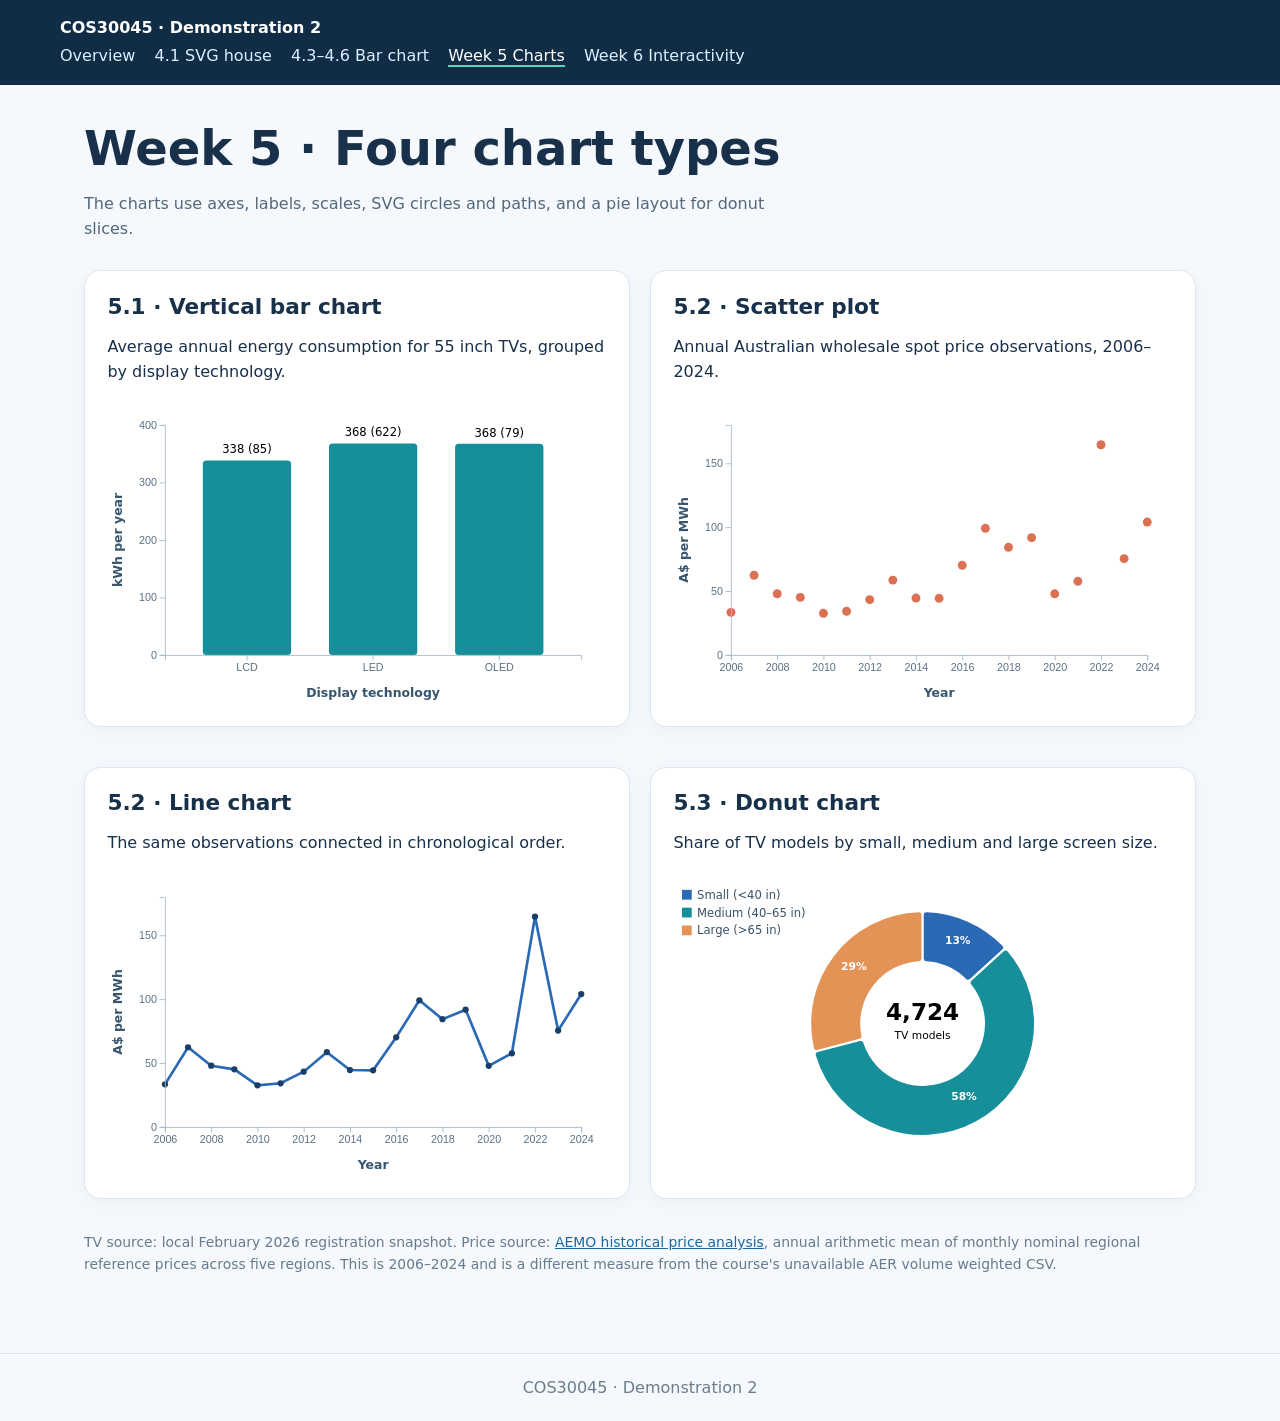
==== week5/index.html @ 499e1269 "Build Demonstration 2 data visualisation exercises" ====
<!doctype html><html lang="en"><head><meta charset="utf-8"><meta name="viewport" content="width=device-width,initial-scale=1"><title>Week 5 · Multi-chart page</title><link rel="stylesheet" href="../assets/site.css"></head><body><header><strong>COS30045 · Demonstration 2</strong><nav aria-label="Exercises"><a href="../index.html">Overview</a><a href="../week4/house.html">4.1 SVG house</a><a href="../week4/bar.html">4.3–4.6 Bar chart</a><a href="index.html" aria-current="page">Week 5 Charts</a><a href="../week6/index.html">Week 6 Interactivity</a></nav></header><main><h1>Week 5 · Four chart types</h1><p class="lede">The charts use axes, labels, scales, SVG circles and paths, and a pie layout for donut slices.</p><div class="grid"><article class="card"><h2>5.1 · Vertical bar chart</h2><p>Average annual energy consumption for 55 inch TVs, grouped by display technology.</p><div id="vertical-bars" class="responsive-svg-container"></div></article><article class="card"><h2>5.2 · Scatter plot</h2><p>Annual Australian wholesale spot price observations, 2006–2024.</p><div id="spot-scatter" class="responsive-svg-container"></div></article><article class="card"><h2>5.2 · Line chart</h2><p>The same observations connected in chronological order.</p><div id="spot-line" class="responsive-svg-container"></div></article><article class="card"><h2>5.3 · Donut chart</h2><p>Share of TV models by small, medium and large screen size.</p><div id="donut" class="responsive-svg-container"></div></article></div><p class="note">TV source: local February 2026 registration snapshot. Price source: <a href="https://github.com/ZC-ANZ/aemo-historical-prices">AEMO historical price analysis</a>, annual arithmetic mean of monthly nominal regional reference prices across five regions. This is 2006–2024 and is a different measure from the course's unavailable AER volume weighted CSV.</p></main><footer>COS30045 · Demonstration 2</footer><script src="../assets/d3.v7.min.js"></script><script src="charts.js"></script></body></html>
---- assets/site.css ----
:root{font-family:system-ui,sans-serif;color:#18304a;background:#f5f8fc}*{box-sizing:border-box}body{margin:0}a{color:#1769a6}header{background:#112d46;color:#fff;padding:1.1rem max(1.5rem,calc((100vw - 1160px)/2))}header a{color:#dceeff;text-decoration:none}nav{display:flex;gap:1.2rem;flex-wrap:wrap;margin-top:.6rem}nav a[aria-current=page]{color:#fff;border-bottom:2px solid #53d4bd}main{max-width:1160px;margin:auto;padding:2rem 1.5rem 4rem}h1{font-size:clamp(2rem,4vw,3rem);margin:.2rem 0 .7rem}h2{font-size:1.35rem;margin:0 0 .7rem}p{line-height:1.55}.lede{color:#52687d;max-width:68ch;margin-bottom:1.8rem}.grid{display:grid;grid-template-columns:repeat(auto-fit,minmax(min(100%,460px),1fr));gap:1.25rem}.card{background:#fff;border:1px solid #dce6ef;border-radius:16px;padding:1.4rem;box-shadow:0 5px 20px #102d480a;margin-bottom:1.25rem}.responsive-svg-container{width:100%;max-width:1200px;margin:auto}.responsive-svg-container svg{width:100%;height:auto;display:block}.axis text{font-size:12px;fill:#5b7084}.axis path,.axis line{stroke:#a9bac8}.chart-label{font-size:14px;fill:#37556e;font-weight:600}.chart-title{font-size:19px;fill:#18304a;font-weight:700}.muted{color:#63798c}.pill-row{display:flex;gap:.55rem;flex-wrap:wrap;margin:1rem 0}.filter{border:1px solid #aac7d6;background:#f4fafb;color:#1b5268;border-radius:999px;padding:.55rem 1rem;font:inherit;cursor:pointer}.filter:hover,.filter:focus-visible{outline:2px solid #41b9a9}.filter.active{background:#116d74;color:#fff;border-color:#116d74}.note{font-size:.87rem;color:#667b8d}.error{color:#b42318;font-weight:600}footer{border-top:1px solid #dce6ef;color:#6b7d8d;padding:1.5rem;text-align:center}code{background:#e9f0f5;padding:.12rem .3rem;border-radius:4px}pre{overflow:auto}.source-list{padding-left:1.2rem;line-height:1.6}.house-figure{margin:0}.house-figure figcaption{margin-top:.7rem;color:#5a6d7f}img{max-width:100%;height:auto}.legend{font-size:13px;fill:#385268}
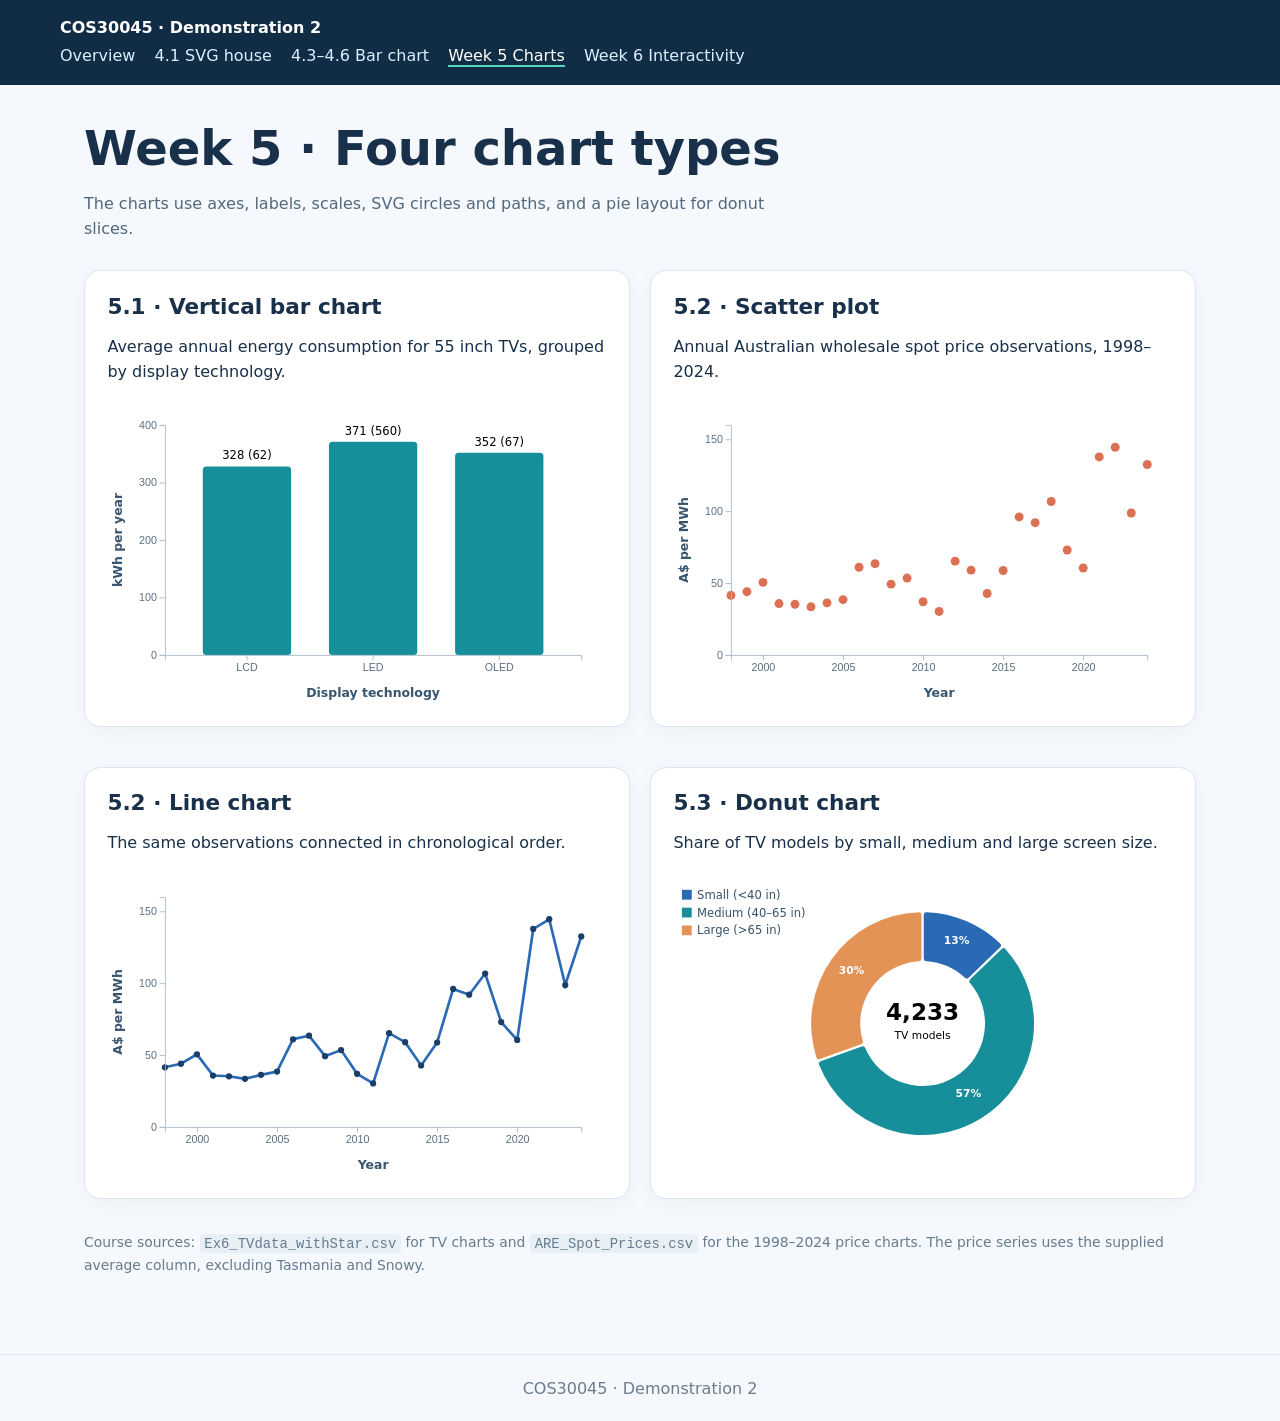
==== commit ef84e807: "Use supplied course datasets for all charts" ====
--- a/week5/index.html
+++ b/week5/index.html
@@ -1 +1 @@
-<!doctype html><html lang="en"><head><meta charset="utf-8"><meta name="viewport" content="width=device-width,initial-scale=1"><title>Week 5 · Multi-chart page</title><link rel="stylesheet" href="../assets/site.css"></head><body><header><strong>COS30045 · Demonstration 2</strong><nav aria-label="Exercises"><a href="../index.html">Overview</a><a href="../week4/house.html">4.1 SVG house</a><a href="../week4/bar.html">4.3–4.6 Bar chart</a><a href="index.html" aria-current="page">Week 5 Charts</a><a href="../week6/index.html">Week 6 Interactivity</a></nav></header><main><h1>Week 5 · Four chart types</h1><p class="lede">The charts use axes, labels, scales, SVG circles and paths, and a pie layout for donut slices.</p><div class="grid"><article class="card"><h2>5.1 · Vertical bar chart</h2><p>Average annual energy consumption for 55 inch TVs, grouped by display technology.</p><div id="vertical-bars" class="responsive-svg-container"></div></article><article class="card"><h2>5.2 · Scatter plot</h2><p>Annual Australian wholesale spot price observations, 2006–2024.</p><div id="spot-scatter" class="responsive-svg-container"></div></article><article class="card"><h2>5.2 · Line chart</h2><p>The same observations connected in chronological order.</p><div id="spot-line" class="responsive-svg-container"></div></article><article class="card"><h2>5.3 · Donut chart</h2><p>Share of TV models by small, medium and large screen size.</p><div id="donut" class="responsive-svg-container"></div></article></div><p class="note">TV source: local February 2026 registration snapshot. Price source: <a href="https://github.com/ZC-ANZ/aemo-historical-prices">AEMO historical price analysis</a>, annual arithmetic mean of monthly nominal regional reference prices across five regions. This is 2006–2024 and is a different measure from the course's unavailable AER volume weighted CSV.</p></main><footer>COS30045 · Demonstration 2</footer><script src="../assets/d3.v7.min.js"></script><script src="charts.js"></script></body></html>
+<!doctype html><html lang="en"><head><meta charset="utf-8"><meta name="viewport" content="width=device-width,initial-scale=1"><title>Week 5 · Multi-chart page</title><link rel="stylesheet" href="../assets/site.css"></head><body><header><strong>COS30045 · Demonstration 2</strong><nav aria-label="Exercises"><a href="../index.html">Overview</a><a href="../week4/house.html">4.1 SVG house</a><a href="../week4/bar.html">4.3–4.6 Bar chart</a><a href="index.html" aria-current="page">Week 5 Charts</a><a href="../week6/index.html">Week 6 Interactivity</a></nav></header><main><h1>Week 5 · Four chart types</h1><p class="lede">The charts use axes, labels, scales, SVG circles and paths, and a pie layout for donut slices.</p><div class="grid"><article class="card"><h2>5.1 · Vertical bar chart</h2><p>Average annual energy consumption for 55 inch TVs, grouped by display technology.</p><div id="vertical-bars" class="responsive-svg-container"></div></article><article class="card"><h2>5.2 · Scatter plot</h2><p>Annual Australian wholesale spot price observations, 1998–2024.</p><div id="spot-scatter" class="responsive-svg-container"></div></article><article class="card"><h2>5.2 · Line chart</h2><p>The same observations connected in chronological order.</p><div id="spot-line" class="responsive-svg-container"></div></article><article class="card"><h2>5.3 · Donut chart</h2><p>Share of TV models by small, medium and large screen size.</p><div id="donut" class="responsive-svg-container"></div></article></div><p class="note">Course sources: <code>Ex6_TVdata_withStar.csv</code> for TV charts and <code>ARE_Spot_Prices.csv</code> for the 1998–2024 price charts. The price series uses the supplied average column, excluding Tasmania and Snowy.</p></main><footer>COS30045 · Demonstration 2</footer><script src="../assets/d3.v7.min.js"></script><script src="charts.js"></script></body></html>
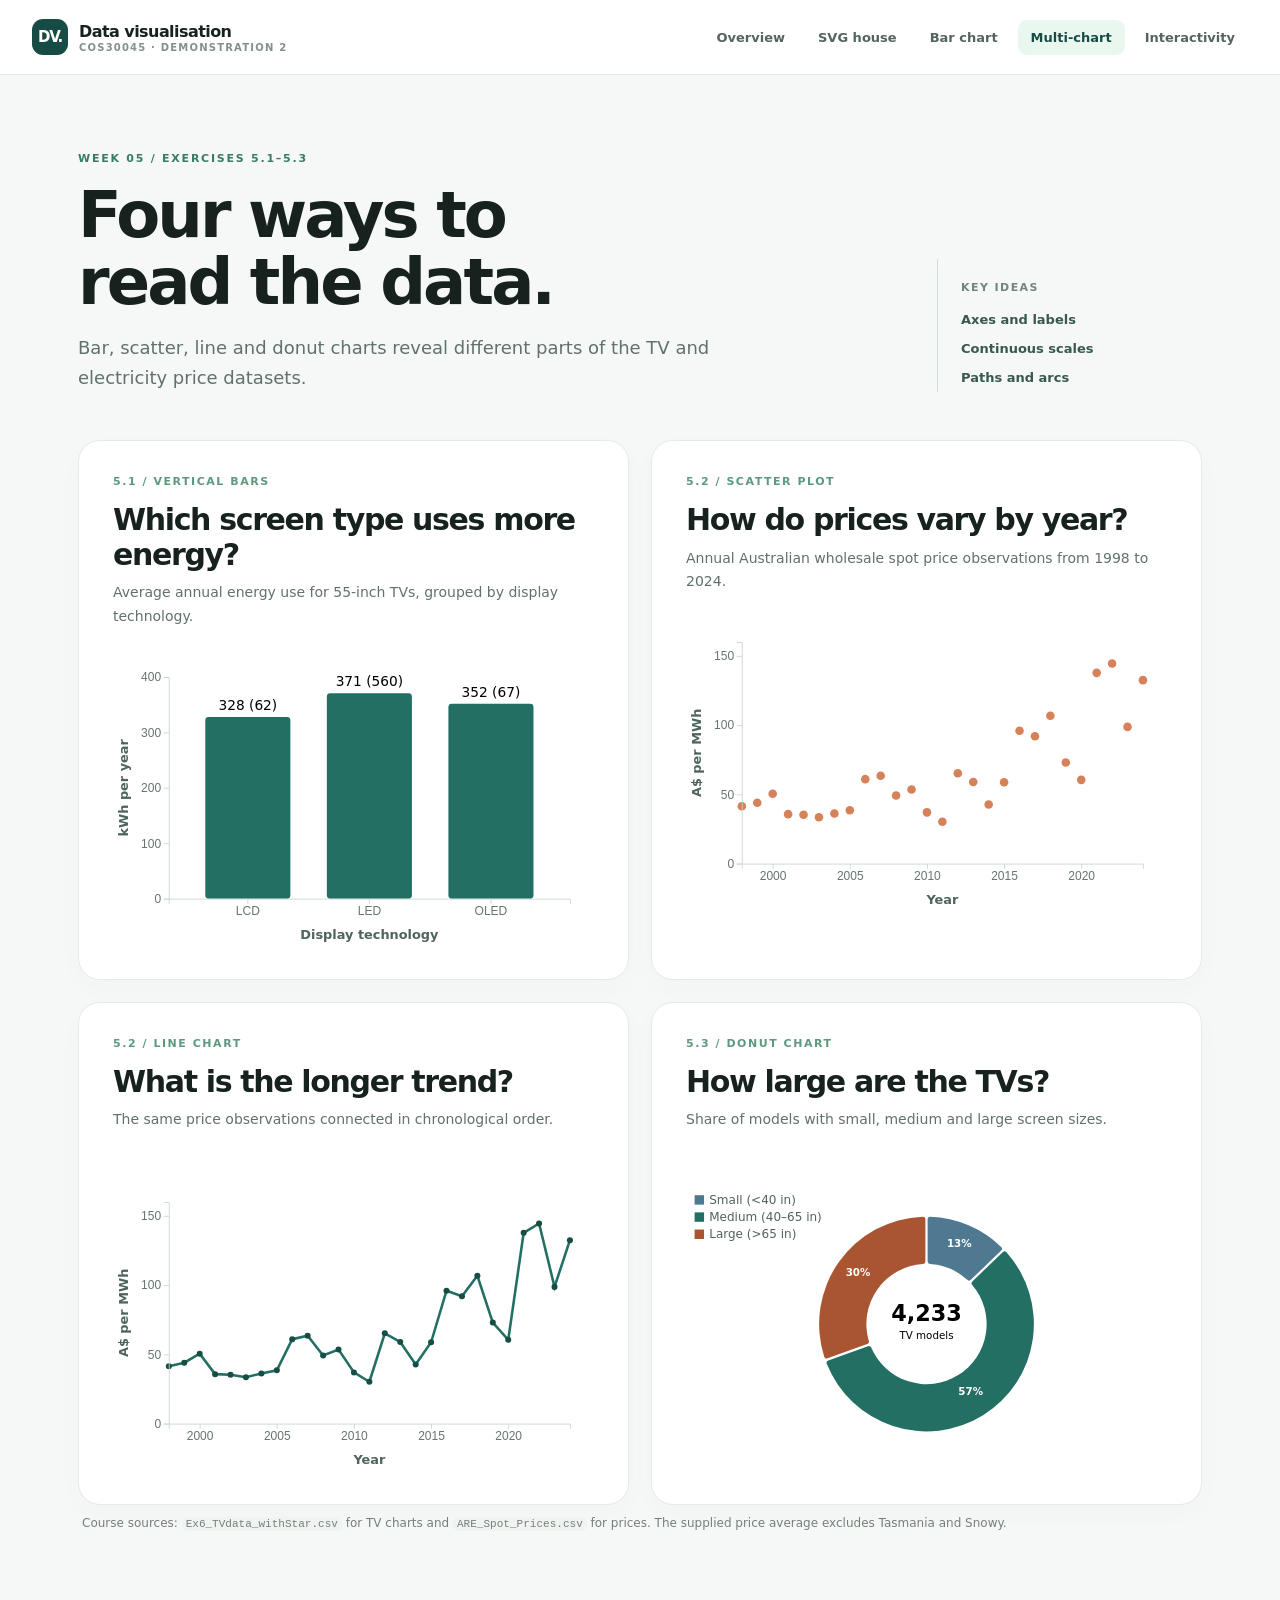
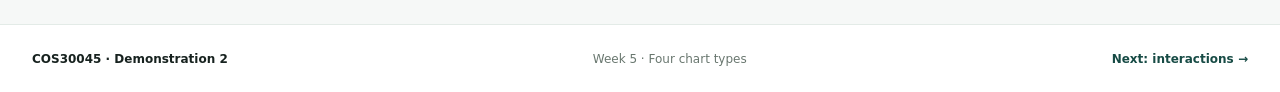
==== commit ed09d806: "Redesign exercise site with clear mint layout" ====
--- a/week5/index.html
+++ b/week5/index.html
@@ -1 +1,31 @@
-<!doctype html><html lang="en"><head><meta charset="utf-8"><meta name="viewport" content="width=device-width,initial-scale=1"><title>Week 5 · Multi-chart page</title><link rel="stylesheet" href="../assets/site.css"></head><body><header><strong>COS30045 · Demonstration 2</strong><nav aria-label="Exercises"><a href="../index.html">Overview</a><a href="../week4/house.html">4.1 SVG house</a><a href="../week4/bar.html">4.3–4.6 Bar chart</a><a href="index.html" aria-current="page">Week 5 Charts</a><a href="../week6/index.html">Week 6 Interactivity</a></nav></header><main><h1>Week 5 · Four chart types</h1><p class="lede">The charts use axes, labels, scales, SVG circles and paths, and a pie layout for donut slices.</p><div class="grid"><article class="card"><h2>5.1 · Vertical bar chart</h2><p>Average annual energy consumption for 55 inch TVs, grouped by display technology.</p><div id="vertical-bars" class="responsive-svg-container"></div></article><article class="card"><h2>5.2 · Scatter plot</h2><p>Annual Australian wholesale spot price observations, 1998–2024.</p><div id="spot-scatter" class="responsive-svg-container"></div></article><article class="card"><h2>5.2 · Line chart</h2><p>The same observations connected in chronological order.</p><div id="spot-line" class="responsive-svg-container"></div></article><article class="card"><h2>5.3 · Donut chart</h2><p>Share of TV models by small, medium and large screen size.</p><div id="donut" class="responsive-svg-container"></div></article></div><p class="note">Course sources: <code>Ex6_TVdata_withStar.csv</code> for TV charts and <code>ARE_Spot_Prices.csv</code> for the 1998–2024 price charts. The price series uses the supplied average column, excluding Tasmania and Snowy.</p></main><footer>COS30045 · Demonstration 2</footer><script src="../assets/d3.v7.min.js"></script><script src="charts.js"></script></body></html>
+<!doctype html>
+<html lang="en">
+<head>
+  <meta charset="utf-8">
+  <meta name="viewport" content="width=device-width, initial-scale=1">
+  <title>Four Chart Types · COS30045</title>
+  <link rel="stylesheet" href="../assets/site.css">
+</head>
+<body>
+  <header class="site-header"><div class="nav-shell">
+    <a class="brand" href="../index.html" aria-label="Data Visualisation home"><span class="brand-mark">DV.</span><span>Data visualisation<small>COS30045 · Demonstration 2</small></span></a>
+    <nav class="site-nav" aria-label="Exercises"><a href="../index.html">Overview</a><a href="../week4/house.html">SVG house</a><a href="../week4/bar.html">Bar chart</a><a href="index.html" aria-current="page">Multi-chart</a><a href="../week6/index.html">Interactivity</a></nav>
+  </div></header>
+  <main>
+    <section class="page-intro">
+      <div><span class="eyebrow">WEEK 05 / EXERCISES 5.1–5.3</span><h1>Four ways to<br>read the data.</h1><p class="lede">Bar, scatter, line and donut charts reveal different parts of the TV and electricity price datasets.</p></div>
+      <div class="intro-aside"><strong>Key ideas</strong><span>Axes and labels</span><span>Continuous scales</span><span>Paths and arcs</span></div>
+    </section>
+    <div class="chart-grid">
+      <article class="card chart-card"><span class="card-kicker">5.1 / VERTICAL BARS</span><h2>Which screen type uses more energy?</h2><p>Average annual energy use for 55-inch TVs, grouped by display technology.</p><div id="vertical-bars" class="responsive-svg-container"></div></article>
+      <article class="card chart-card"><span class="card-kicker">5.2 / SCATTER PLOT</span><h2>How do prices vary by year?</h2><p>Annual Australian wholesale spot price observations from 1998 to 2024.</p><div id="spot-scatter" class="responsive-svg-container"></div></article>
+      <article class="card chart-card"><span class="card-kicker">5.2 / LINE CHART</span><h2>What is the longer trend?</h2><p>The same price observations connected in chronological order.</p><div id="spot-line" class="responsive-svg-container"></div></article>
+      <article class="card chart-card"><span class="card-kicker">5.3 / DONUT CHART</span><h2>How large are the TVs?</h2><p>Share of models with small, medium and large screen sizes.</p><div id="donut" class="responsive-svg-container"></div></article>
+    </div>
+    <p class="note source-note">Course sources: <code>Ex6_TVdata_withStar.csv</code> for TV charts and <code>ARE_Spot_Prices.csv</code> for prices. The supplied price average excludes Tasmania and Snowy.</p>
+  </main>
+  <footer class="site-footer"><div class="footer-shell"><strong>COS30045 · Demonstration 2</strong><span>Week 5 · Four chart types</span><a href="../week6/index.html">Next: interactions →</a></div></footer>
+  <script src="../assets/d3.v7.min.js"></script>
+  <script src="charts.js"></script>
+</body>
+</html>
--- a/assets/site.css
+++ b/assets/site.css
@@ -1 +1,186 @@
-:root{font-family:system-ui,sans-serif;color:#18304a;background:#f5f8fc}*{box-sizing:border-box}body{margin:0}a{color:#1769a6}header{background:#112d46;color:#fff;padding:1.1rem max(1.5rem,calc((100vw - 1160px)/2))}header a{color:#dceeff;text-decoration:none}nav{display:flex;gap:1.2rem;flex-wrap:wrap;margin-top:.6rem}nav a[aria-current=page]{color:#fff;border-bottom:2px solid #53d4bd}main{max-width:1160px;margin:auto;padding:2rem 1.5rem 4rem}h1{font-size:clamp(2rem,4vw,3rem);margin:.2rem 0 .7rem}h2{font-size:1.35rem;margin:0 0 .7rem}p{line-height:1.55}.lede{color:#52687d;max-width:68ch;margin-bottom:1.8rem}.grid{display:grid;grid-template-columns:repeat(auto-fit,minmax(min(100%,460px),1fr));gap:1.25rem}.card{background:#fff;border:1px solid #dce6ef;border-radius:16px;padding:1.4rem;box-shadow:0 5px 20px #102d480a;margin-bottom:1.25rem}.responsive-svg-container{width:100%;max-width:1200px;margin:auto}.responsive-svg-container svg{width:100%;height:auto;display:block}.axis text{font-size:12px;fill:#5b7084}.axis path,.axis line{stroke:#a9bac8}.chart-label{font-size:14px;fill:#37556e;font-weight:600}.chart-title{font-size:19px;fill:#18304a;font-weight:700}.muted{color:#63798c}.pill-row{display:flex;gap:.55rem;flex-wrap:wrap;margin:1rem 0}.filter{border:1px solid #aac7d6;background:#f4fafb;color:#1b5268;border-radius:999px;padding:.55rem 1rem;font:inherit;cursor:pointer}.filter:hover,.filter:focus-visible{outline:2px solid #41b9a9}.filter.active{background:#116d74;color:#fff;border-color:#116d74}.note{font-size:.87rem;color:#667b8d}.error{color:#b42318;font-weight:600}footer{border-top:1px solid #dce6ef;color:#6b7d8d;padding:1.5rem;text-align:center}code{background:#e9f0f5;padding:.12rem .3rem;border-radius:4px}pre{overflow:auto}.source-list{padding-left:1.2rem;line-height:1.6}.house-figure{margin:0}.house-figure figcaption{margin-top:.7rem;color:#5a6d7f}img{max-width:100%;height:auto}.legend{font-size:13px;fill:#385268}
+:root {
+  --ink: #17221f;
+  --muted: #61716b;
+  --line: #e3ebe7;
+  --canvas: #f6f8f7;
+  --paper: #ffffff;
+  --mint: #d6f4e5;
+  --teal: #236f64;
+  --teal-dark: #174b45;
+  --orange: #d58159;
+  font-family: "Avenir Next", "Segoe UI", system-ui, sans-serif;
+  color: var(--ink);
+  background: var(--canvas);
+}
+* { box-sizing: border-box; }
+html { scroll-behavior: smooth; }
+body { margin: 0; min-width: 320px; }
+a { color: inherit; }
+button { font: inherit; }
+img { display: block; max-width: 100%; height: auto; }
+.site-header { background: rgba(255,255,255,.96); border-bottom: 1px solid var(--line); }
+.nav-shell { max-width: 1280px; margin: auto; padding: 19px 32px; display: flex; align-items: center; justify-content: space-between; gap: 28px; }
+.brand { display: inline-flex; align-items: center; gap: 11px; text-decoration: none; font-size: 16px; font-weight: 800; letter-spacing: -.035em; white-space: nowrap; }
+.brand-mark { display: grid; place-items: center; width: 36px; height: 36px; border-radius: 11px; color: #fff; background: var(--teal-dark); font-size: 15px; letter-spacing: -.08em; }
+.brand small { display: block; margin-top: 1px; color: #83908b; font-size: 10px; font-weight: 700; letter-spacing: .12em; text-transform: uppercase; }
+.site-nav { display: flex; align-items: center; flex-wrap: wrap; gap: 7px; }
+.site-nav a { padding: 10px 13px; border-radius: 9px; color: #56645e; font-size: 13px; font-weight: 700; text-decoration: none; transition: background .18s ease, color .18s ease; white-space: nowrap; }
+.site-nav a:hover, .site-nav a:focus-visible { color: var(--teal-dark); background: #eef8f2; }
+.site-nav a[aria-current="page"] { color: var(--teal-dark); background: #eaf7ef; }
+main { max-width: 1180px; margin: auto; padding: 44px 28px 90px; }
+.home-main { max-width: 1280px; }
+h1, h2, h3, p { margin-top: 0; }
+h1, h2, h3 { letter-spacing: -.045em; }
+h1 { font-size: clamp(38px, 5vw, 66px); line-height: 1.04; }
+h2 { font-size: clamp(24px, 2.4vw, 33px); line-height: 1.15; }
+h3 { font-size: 23px; line-height: 1.2; }
+p { line-height: 1.68; }
+.eyebrow { display: inline-block; color: #397b67; font-size: 11px; font-weight: 800; letter-spacing: .16em; text-transform: uppercase; }
+.lede { color: var(--muted); font-size: clamp(15px, 1.5vw, 18px); line-height: 1.65; max-width: 58ch; }
+.button { display: inline-flex; align-items: center; justify-content: center; gap: 16px; min-height: 46px; padding: 11px 18px; border-radius: 10px; background: var(--ink); color: white; font-size: 13px; font-weight: 750; text-decoration: none; transition: transform .18s ease, background .18s ease; }
+.button:hover, .button:focus-visible { transform: translateY(-2px); background: var(--teal-dark); }
+.button-light { background: #fff; color: var(--ink); }
+.button-light:hover, .button-light:focus-visible { background: #f0faf3; color: var(--ink); }
+.text-link { display: inline-flex; align-items: center; gap: 9px; color: var(--teal-dark); font-size: 13px; font-weight: 800; text-decoration: none; }
+.text-link:hover, .text-link:focus-visible { text-decoration: underline; text-underline-offset: 4px; }
+.hero { position: relative; display: grid; grid-template-columns: minmax(0, 1.05fr) minmax(340px, .95fr); align-items: center; min-height: 510px; overflow: hidden; border: 1px solid #d4efdf; border-radius: 30px; background: radial-gradient(circle at 88% 18%,#baf2d5 0,transparent 33%), radial-gradient(circle at 72% 91%,#a7eace 0,transparent 39%), linear-gradient(120deg,#e4f8e9 0%,#d4f7e5 55%,#ecfaf5 100%); }
+.hero:after { position: absolute; right: -90px; bottom: -235px; width: 680px; height: 650px; border: 1px solid rgba(255,255,255,.65); border-radius: 50%; box-shadow: 0 0 0 65px rgba(255,255,255,.16), 0 0 0 130px rgba(255,255,255,.1); content: ""; pointer-events: none; }
+.hero-copy { position: relative; z-index: 1; padding: 64px 38px 68px 74px; }
+.hero h1 { margin: 20px 0 22px; max-width: 560px; }
+.hero .lede { margin-bottom: 30px; max-width: 500px; color: #455e54; }
+.hero-actions { display: flex; align-items: center; flex-wrap: wrap; gap: 18px; }
+.hero-visual { position: relative; z-index: 1; padding: 42px 62px 42px 10px; }
+.preview-card { max-width: 440px; margin-left: auto; padding: 25px 28px 27px; border: 1px solid rgba(232,243,237,.9); border-radius: 22px; background: rgba(255,255,255,.95); box-shadow: 0 22px 60px rgba(38,99,72,.13); transform: rotate(2deg); }
+.preview-top { display: flex; justify-content: space-between; align-items: center; gap: 20px; margin-bottom: 23px; font-size: 11px; color: #7c8c84; font-weight: 800; letter-spacing: .1em; text-transform: uppercase; }
+.preview-dot { width: 10px; height: 10px; border-radius: 50%; background: #6ed1a7; box-shadow: 0 0 0 5px #ebf8f0; }
+.preview-card h2 { margin-bottom: 4px; font-size: 24px; }
+.preview-card > p { margin-bottom: 24px; color: #7c8c84; font-size: 12px; }
+.preview-row { display: grid; grid-template-columns: 40px 1fr 38px; align-items: center; gap: 13px; margin: 15px 0; font-size: 12px; font-weight: 800; }
+.preview-track { height: 17px; overflow: hidden; border-radius: 5px; background: #f0f4f1; }
+.preview-bar { display: block; width: var(--bar-width); height: 100%; border-radius: 5px; background: var(--bar-color); }
+.preview-foot { display: flex; justify-content: space-between; margin-top: 26px; padding-top: 18px; border-top: 1px solid var(--line); color: #667b70; font-size: 11px; }
+.hero-badge { position: absolute; left: -4px; bottom: 26px; padding: 15px 19px; border: 1px solid #e9eee9; border-radius: 14px; background: #fff; box-shadow: 0 12px 35px rgba(18,68,50,.1); transform: rotate(-5deg); }
+.hero-badge strong { display: block; font-size: 24px; letter-spacing: -.06em; }
+.hero-badge span { color: var(--muted); font-size: 11px; }
+.fact-strip { display: grid; grid-template-columns: repeat(3,1fr); margin: 24px 0 72px; padding: 24px 0; border-top: 1px solid var(--line); border-bottom: 1px solid var(--line); }
+.fact-strip div { padding: 0 34px; border-left: 1px solid var(--line); }
+.fact-strip div:first-child { padding-left: 0; border-left: 0; }
+.fact-strip strong { display: block; font-size: 28px; line-height: 1.1; letter-spacing: -.05em; }
+.fact-strip span { display: block; margin-top: 5px; color: var(--muted); font-size: 12px; }
+.section-heading { display: flex; align-items: end; justify-content: space-between; gap: 20px; margin-bottom: 24px; }
+.section-heading h2 { margin: 10px 0 0; }
+.section-heading p { margin: 0; max-width: 350px; color: var(--muted); font-size: 14px; }
+.exercise-grid { display: grid; grid-template-columns: repeat(2,minmax(0,1fr)); gap: 20px; }
+.exercise-card { position: relative; display: flex; flex-direction: column; min-height: 268px; overflow: hidden; padding: 30px; border: 1px solid var(--line); border-radius: 22px; background: #fff; text-decoration: none; transition: transform .2s ease, box-shadow .2s ease, border-color .2s ease; }
+.exercise-card:hover, .exercise-card:focus-visible { transform: translateY(-4px); border-color: #b9dcc9; box-shadow: 0 18px 40px rgba(31,70,53,.08); }
+.exercise-card:nth-child(2) { background: #f2f8f4; }
+.exercise-card:nth-child(3) { background: #f7f7f4; }
+.exercise-card:nth-child(4) { background: #eef6f5; }
+.exercise-number { color: #6b9b83; font-size: 11px; font-weight: 850; letter-spacing: .16em; text-transform: uppercase; }
+.exercise-card h3 { max-width: 355px; margin: 24px 0 11px; }
+.exercise-card p { max-width: 40ch; margin-bottom: 22px; color: var(--muted); font-size: 14px; }
+.exercise-card .card-arrow { display: grid; place-items: center; width: 35px; height: 35px; margin-top: auto; border: 1px solid #cfe0d5; border-radius: 50%; background: #fff; color: var(--teal-dark); font-size: 17px; }
+.exercise-card .card-decoration { position: absolute; right: -30px; top: -38px; width: 175px; height: 175px; border: 1px solid rgba(57,129,95,.14); border-radius: 50%; box-shadow: 0 0 0 28px rgba(62,153,103,.06),0 0 0 58px rgba(62,153,103,.04); pointer-events: none; }
+.process-section { display: grid; grid-template-columns: .85fr 1.15fr; gap: 70px; margin-top: 90px; padding: 46px 0 12px; border-top: 1px solid var(--line); }
+.process-section h2 { max-width: 360px; margin: 12px 0 17px; }
+.process-section p { color: var(--muted); font-size: 14px; }
+.process-list { border-top: 1px solid var(--line); }
+.process-item { display: grid; grid-template-columns: 35px 1fr; gap: 18px; padding: 18px 0; border-bottom: 1px solid var(--line); }
+.process-item strong { color: var(--teal); font-size: 12px; }
+.process-item h3 { margin: 0 0 5px; font-size: 16px; letter-spacing: -.02em; }
+.process-item p { margin: 0; }
+.page-intro { display: grid; grid-template-columns: minmax(0,1fr) 265px; align-items: end; gap: 50px; padding: 28px 0 48px; }
+.page-intro h1 { margin: 16px 0 18px; max-width: 760px; }
+.page-intro .lede { margin: 0; }
+.intro-aside { padding: 22px 0 0 23px; border-left: 1px solid #cfded5; }
+.intro-aside strong { display: block; margin-bottom: 11px; color: #71867b; font-size: 11px; letter-spacing: .13em; text-transform: uppercase; }
+.intro-aside span { display: block; padding: 7px 0; color: #38594d; font-size: 13px; font-weight: 700; }
+.content-stack { display: grid; gap: 22px; }
+.grid, .chart-grid { display: grid; grid-template-columns: repeat(2,minmax(0,1fr)); gap: 22px; }
+.card { min-width: 0; padding: clamp(22px,3vw,34px); border: 1px solid var(--line); border-radius: 22px; background: var(--paper); box-shadow: 0 8px 24px rgba(29,65,48,.025); }
+.card h2 { margin-bottom: 9px; font-size: clamp(23px,2.4vw,30px); }
+.card > p { color: var(--muted); font-size: 14px; }
+.card > p:first-of-type { margin-bottom: 24px; }
+.card-kicker { display: block; margin-bottom: 15px; color: #5d997e; font-size: 11px; font-weight: 850; letter-spacing: .14em; text-transform: uppercase; }
+.responsive-svg-container { width: 100%; max-width: 1200px; margin: auto; }
+.responsive-svg-container svg { display: block; width: 100%; height: auto; }
+.chart-card .responsive-svg-container { margin-top: 16px; }
+.chart-grid .card { min-height: 440px; }
+.chart-grid .card > p { min-height: 46px; }
+.figure-note, .note { color: #738078; font-size: 12px; line-height: 1.6; }
+.figure-note { margin: 20px 0 0 !important; padding-top: 16px; border-top: 1px solid var(--line); }
+.source-note { margin: 9px 0 0; padding: 0 4px; }
+.note code, code { padding: .13em .36em; border-radius: 5px; background: #f0f4f1; font-size: .92em; }
+pre { overflow: auto; margin: 18px 0 0; padding: 22px; border-radius: 13px; background: #f5f8f6; color: #254a3a; line-height: 1.6; }
+pre code { padding: 0; background: none; }
+.house-visual { border-radius: 14px; overflow: hidden; }
+.annotation-image { width: 100%; border: 1px solid var(--line); border-radius: 13px; }
+.pill-row { display: flex; flex-wrap: wrap; gap: 9px; margin: 10px 0 18px; }
+.filter { padding: 10px 18px; border: 1px solid #cbdcd1; border-radius: 999px; background: #f7faf8; color: #355548; font-size: 13px; font-weight: 750; cursor: pointer; transition: background .17s ease,color .17s ease,border-color .17s ease; }
+.filter:hover, .filter:focus-visible { outline: 2px solid #9bd8b3; outline-offset: 2px; }
+.filter.active { border-color: var(--teal-dark); background: var(--teal-dark); color: white; }
+.axis text { fill: #65766c; font-size: 14px; }
+.axis path, .axis line { stroke: #c8d4ce; }
+.chart-label { fill: #4f655b; font-size: 15px; font-weight: 700; }
+.chart-title { fill: var(--ink); font-size: 19px; font-weight: 800; }
+.legend { fill: #50645a; font-size: 14px; }
+.value { font-size: 16px; }
+.arc-label { font-size: 15px; }
+.mobile-chart-hint { display: none; }
+.error { color: #ae3226 !important; font-weight: 700; }
+.site-footer { border-top: 1px solid var(--line); background: #fff; }
+.footer-shell { display: flex; justify-content: space-between; align-items: center; flex-wrap: wrap; gap: 14px; max-width: 1280px; margin: auto; padding: 27px 32px; color: #69776f; font-size: 12px; }
+.footer-shell strong { color: var(--ink); }
+.footer-shell a { color: var(--teal-dark); font-weight: 750; text-decoration: none; }
+.footer-shell a:hover { text-decoration: underline; }
+@media (max-width: 980px) {
+  .nav-shell { flex-wrap: wrap; }
+  .site-nav { width: 100%; }
+  .hero { grid-template-columns: 1fr 1fr; }
+  .hero-copy { padding-left: 42px; }
+  .hero-visual { padding-right: 34px; }
+  .hero-badge { left: -16px; }
+}
+@media (max-width: 720px) {
+  .nav-shell { padding: 16px 20px 10px; gap: 10px; }
+  .site-nav { flex-wrap: nowrap; overflow-x: auto; padding-bottom: 8px; gap: 2px; scrollbar-width: thin; }
+  .site-nav a { padding: 9px 10px; }
+  main { padding: 24px 18px 64px; }
+  .hero { grid-template-columns: 1fr; min-height: auto; }
+  .hero-copy { padding: 42px 26px 18px; }
+  .hero-visual { padding: 15px 26px 42px; }
+  .hero-badge { left: 4px; bottom: 24px; }
+  .preview-card { margin-left: 18px; max-width: 440px; }
+  .fact-strip { grid-template-columns: 1fr 1fr 1fr; gap: 0; margin-bottom: 54px; }
+  .fact-strip div { padding: 0 12px; }
+  .fact-strip strong { font-size: 21px; }
+  .fact-strip span { font-size: 10px; }
+  .section-heading { display: block; }
+  .section-heading p { margin-top: 12px; }
+  .exercise-grid, .grid, .chart-grid, .process-section, .page-intro { grid-template-columns: 1fr; }
+  .exercise-card { min-height: 225px; }
+  .process-section { gap: 20px; margin-top: 65px; }
+  .page-intro { gap: 22px; padding: 20px 0 34px; }
+  .intro-aside { display: flex; flex-wrap: wrap; gap: 8px 16px; padding: 17px 0 0; border-left: 0; border-top: 1px solid #cfded5; }
+  .intro-aside strong { width: 100%; margin: 0; }
+  .intro-aside span { padding: 0; }
+  .chart-grid .card { min-height: 0; }
+  .chart-grid .card > p { min-height: 0; }
+  .chart-grid .axis text { font-size: 18px; }
+  .chart-grid .chart-label { font-size: 18px; }
+  .chart-grid .value { font-size: 19px; }
+  .chart-grid .arc-label { font-size: 17px; }
+  #bar-chart, #histogram, #scatterplot { overflow-x: auto; }
+  #bar-chart svg { min-width: 650px; }
+  #histogram svg, #scatterplot svg { min-width: 620px; }
+  .mobile-chart-hint { display: block; margin: 0 0 12px; color: var(--muted); font-size: 12px; }
+  .footer-shell { padding: 23px 20px; }
+}
+@media (max-width: 420px) {
+  .hero h1 { font-size: 40px; }
+  .hero-badge { position: static; display: inline-block; margin: 12px 0 0 22px; transform: rotate(-2deg); }
+  .hero-visual { padding-bottom: 28px; }
+  .preview-card { padding: 20px; }
+  .fact-strip strong { font-size: 18px; }
+  .fact-strip span { line-height: 1.3; }
+}
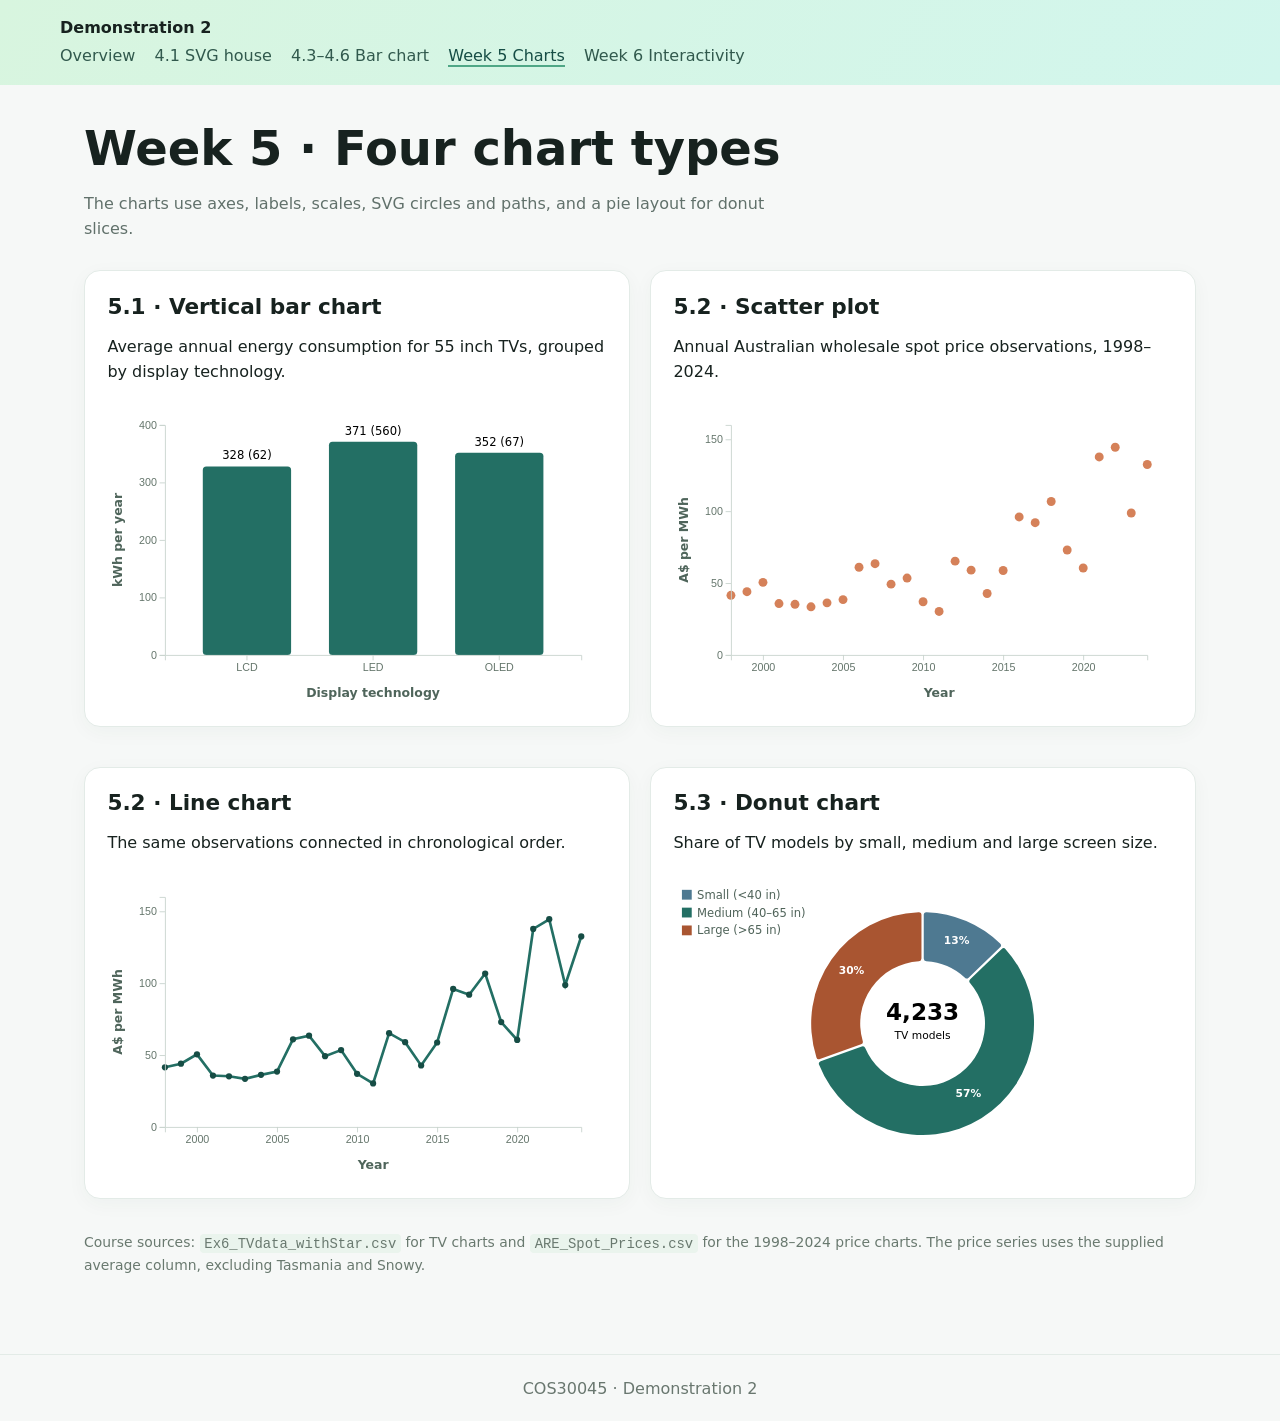
==== commit 1c986fa2: "Restore original exercise layout with mint colours" ====
--- a/week5/index.html
+++ b/week5/index.html
@@ -1,31 +1 @@
-<!doctype html>
-<html lang="en">
-<head>
-  <meta charset="utf-8">
-  <meta name="viewport" content="width=device-width, initial-scale=1">
-  <title>Four Chart Types · COS30045</title>
-  <link rel="stylesheet" href="../assets/site.css">
-</head>
-<body>
-  <header class="site-header"><div class="nav-shell">
-    <a class="brand" href="../index.html" aria-label="Data Visualisation home"><span class="brand-mark">DV.</span><span>Data visualisation<small>COS30045 · Demonstration 2</small></span></a>
-    <nav class="site-nav" aria-label="Exercises"><a href="../index.html">Overview</a><a href="../week4/house.html">SVG house</a><a href="../week4/bar.html">Bar chart</a><a href="index.html" aria-current="page">Multi-chart</a><a href="../week6/index.html">Interactivity</a></nav>
-  </div></header>
-  <main>
-    <section class="page-intro">
-      <div><span class="eyebrow">WEEK 05 / EXERCISES 5.1–5.3</span><h1>Four ways to<br>read the data.</h1><p class="lede">Bar, scatter, line and donut charts reveal different parts of the TV and electricity price datasets.</p></div>
-      <div class="intro-aside"><strong>Key ideas</strong><span>Axes and labels</span><span>Continuous scales</span><span>Paths and arcs</span></div>
-    </section>
-    <div class="chart-grid">
-      <article class="card chart-card"><span class="card-kicker">5.1 / VERTICAL BARS</span><h2>Which screen type uses more energy?</h2><p>Average annual energy use for 55-inch TVs, grouped by display technology.</p><div id="vertical-bars" class="responsive-svg-container"></div></article>
-      <article class="card chart-card"><span class="card-kicker">5.2 / SCATTER PLOT</span><h2>How do prices vary by year?</h2><p>Annual Australian wholesale spot price observations from 1998 to 2024.</p><div id="spot-scatter" class="responsive-svg-container"></div></article>
-      <article class="card chart-card"><span class="card-kicker">5.2 / LINE CHART</span><h2>What is the longer trend?</h2><p>The same price observations connected in chronological order.</p><div id="spot-line" class="responsive-svg-container"></div></article>
-      <article class="card chart-card"><span class="card-kicker">5.3 / DONUT CHART</span><h2>How large are the TVs?</h2><p>Share of models with small, medium and large screen sizes.</p><div id="donut" class="responsive-svg-container"></div></article>
-    </div>
-    <p class="note source-note">Course sources: <code>Ex6_TVdata_withStar.csv</code> for TV charts and <code>ARE_Spot_Prices.csv</code> for prices. The supplied price average excludes Tasmania and Snowy.</p>
-  </main>
-  <footer class="site-footer"><div class="footer-shell"><strong>COS30045 · Demonstration 2</strong><span>Week 5 · Four chart types</span><a href="../week6/index.html">Next: interactions →</a></div></footer>
-  <script src="../assets/d3.v7.min.js"></script>
-  <script src="charts.js"></script>
-</body>
-</html>
+<!doctype html><html lang="en"><head><meta charset="utf-8"><meta name="viewport" content="width=device-width,initial-scale=1"><title>Week 5 · Multi-chart page</title><link rel="stylesheet" href="../assets/site.css"></head><body><header><strong>Demonstration 2</strong><nav aria-label="Exercises"><a href="../index.html">Overview</a><a href="../week4/house.html">4.1 SVG house</a><a href="../week4/bar.html">4.3–4.6 Bar chart</a><a href="index.html" aria-current="page">Week 5 Charts</a><a href="../week6/index.html">Week 6 Interactivity</a></nav></header><main><h1>Week 5 · Four chart types</h1><p class="lede">The charts use axes, labels, scales, SVG circles and paths, and a pie layout for donut slices.</p><div class="grid"><article class="card"><h2>5.1 · Vertical bar chart</h2><p>Average annual energy consumption for 55 inch TVs, grouped by display technology.</p><div id="vertical-bars" class="responsive-svg-container"></div></article><article class="card"><h2>5.2 · Scatter plot</h2><p>Annual Australian wholesale spot price observations, 1998–2024.</p><div id="spot-scatter" class="responsive-svg-container"></div></article><article class="card"><h2>5.2 · Line chart</h2><p>The same observations connected in chronological order.</p><div id="spot-line" class="responsive-svg-container"></div></article><article class="card"><h2>5.3 · Donut chart</h2><p>Share of TV models by small, medium and large screen size.</p><div id="donut" class="responsive-svg-container"></div></article></div><p class="note">Course sources: <code>Ex6_TVdata_withStar.csv</code> for TV charts and <code>ARE_Spot_Prices.csv</code> for the 1998–2024 price charts. The price series uses the supplied average column, excluding Tasmania and Snowy.</p></main><footer>COS30045 · Demonstration 2</footer><script src="../assets/d3.v7.min.js"></script><script src="charts.js"></script></body></html>
--- a/assets/site.css
+++ b/assets/site.css
@@ -1,186 +1 @@
-:root {
-  --ink: #17221f;
-  --muted: #61716b;
-  --line: #e3ebe7;
-  --canvas: #f6f8f7;
-  --paper: #ffffff;
-  --mint: #d6f4e5;
-  --teal: #236f64;
-  --teal-dark: #174b45;
-  --orange: #d58159;
-  font-family: "Avenir Next", "Segoe UI", system-ui, sans-serif;
-  color: var(--ink);
-  background: var(--canvas);
-}
-* { box-sizing: border-box; }
-html { scroll-behavior: smooth; }
-body { margin: 0; min-width: 320px; }
-a { color: inherit; }
-button { font: inherit; }
-img { display: block; max-width: 100%; height: auto; }
-.site-header { background: rgba(255,255,255,.96); border-bottom: 1px solid var(--line); }
-.nav-shell { max-width: 1280px; margin: auto; padding: 19px 32px; display: flex; align-items: center; justify-content: space-between; gap: 28px; }
-.brand { display: inline-flex; align-items: center; gap: 11px; text-decoration: none; font-size: 16px; font-weight: 800; letter-spacing: -.035em; white-space: nowrap; }
-.brand-mark { display: grid; place-items: center; width: 36px; height: 36px; border-radius: 11px; color: #fff; background: var(--teal-dark); font-size: 15px; letter-spacing: -.08em; }
-.brand small { display: block; margin-top: 1px; color: #83908b; font-size: 10px; font-weight: 700; letter-spacing: .12em; text-transform: uppercase; }
-.site-nav { display: flex; align-items: center; flex-wrap: wrap; gap: 7px; }
-.site-nav a { padding: 10px 13px; border-radius: 9px; color: #56645e; font-size: 13px; font-weight: 700; text-decoration: none; transition: background .18s ease, color .18s ease; white-space: nowrap; }
-.site-nav a:hover, .site-nav a:focus-visible { color: var(--teal-dark); background: #eef8f2; }
-.site-nav a[aria-current="page"] { color: var(--teal-dark); background: #eaf7ef; }
-main { max-width: 1180px; margin: auto; padding: 44px 28px 90px; }
-.home-main { max-width: 1280px; }
-h1, h2, h3, p { margin-top: 0; }
-h1, h2, h3 { letter-spacing: -.045em; }
-h1 { font-size: clamp(38px, 5vw, 66px); line-height: 1.04; }
-h2 { font-size: clamp(24px, 2.4vw, 33px); line-height: 1.15; }
-h3 { font-size: 23px; line-height: 1.2; }
-p { line-height: 1.68; }
-.eyebrow { display: inline-block; color: #397b67; font-size: 11px; font-weight: 800; letter-spacing: .16em; text-transform: uppercase; }
-.lede { color: var(--muted); font-size: clamp(15px, 1.5vw, 18px); line-height: 1.65; max-width: 58ch; }
-.button { display: inline-flex; align-items: center; justify-content: center; gap: 16px; min-height: 46px; padding: 11px 18px; border-radius: 10px; background: var(--ink); color: white; font-size: 13px; font-weight: 750; text-decoration: none; transition: transform .18s ease, background .18s ease; }
-.button:hover, .button:focus-visible { transform: translateY(-2px); background: var(--teal-dark); }
-.button-light { background: #fff; color: var(--ink); }
-.button-light:hover, .button-light:focus-visible { background: #f0faf3; color: var(--ink); }
-.text-link { display: inline-flex; align-items: center; gap: 9px; color: var(--teal-dark); font-size: 13px; font-weight: 800; text-decoration: none; }
-.text-link:hover, .text-link:focus-visible { text-decoration: underline; text-underline-offset: 4px; }
-.hero { position: relative; display: grid; grid-template-columns: minmax(0, 1.05fr) minmax(340px, .95fr); align-items: center; min-height: 510px; overflow: hidden; border: 1px solid #d4efdf; border-radius: 30px; background: radial-gradient(circle at 88% 18%,#baf2d5 0,transparent 33%), radial-gradient(circle at 72% 91%,#a7eace 0,transparent 39%), linear-gradient(120deg,#e4f8e9 0%,#d4f7e5 55%,#ecfaf5 100%); }
-.hero:after { position: absolute; right: -90px; bottom: -235px; width: 680px; height: 650px; border: 1px solid rgba(255,255,255,.65); border-radius: 50%; box-shadow: 0 0 0 65px rgba(255,255,255,.16), 0 0 0 130px rgba(255,255,255,.1); content: ""; pointer-events: none; }
-.hero-copy { position: relative; z-index: 1; padding: 64px 38px 68px 74px; }
-.hero h1 { margin: 20px 0 22px; max-width: 560px; }
-.hero .lede { margin-bottom: 30px; max-width: 500px; color: #455e54; }
-.hero-actions { display: flex; align-items: center; flex-wrap: wrap; gap: 18px; }
-.hero-visual { position: relative; z-index: 1; padding: 42px 62px 42px 10px; }
-.preview-card { max-width: 440px; margin-left: auto; padding: 25px 28px 27px; border: 1px solid rgba(232,243,237,.9); border-radius: 22px; background: rgba(255,255,255,.95); box-shadow: 0 22px 60px rgba(38,99,72,.13); transform: rotate(2deg); }
-.preview-top { display: flex; justify-content: space-between; align-items: center; gap: 20px; margin-bottom: 23px; font-size: 11px; color: #7c8c84; font-weight: 800; letter-spacing: .1em; text-transform: uppercase; }
-.preview-dot { width: 10px; height: 10px; border-radius: 50%; background: #6ed1a7; box-shadow: 0 0 0 5px #ebf8f0; }
-.preview-card h2 { margin-bottom: 4px; font-size: 24px; }
-.preview-card > p { margin-bottom: 24px; color: #7c8c84; font-size: 12px; }
-.preview-row { display: grid; grid-template-columns: 40px 1fr 38px; align-items: center; gap: 13px; margin: 15px 0; font-size: 12px; font-weight: 800; }
-.preview-track { height: 17px; overflow: hidden; border-radius: 5px; background: #f0f4f1; }
-.preview-bar { display: block; width: var(--bar-width); height: 100%; border-radius: 5px; background: var(--bar-color); }
-.preview-foot { display: flex; justify-content: space-between; margin-top: 26px; padding-top: 18px; border-top: 1px solid var(--line); color: #667b70; font-size: 11px; }
-.hero-badge { position: absolute; left: -4px; bottom: 26px; padding: 15px 19px; border: 1px solid #e9eee9; border-radius: 14px; background: #fff; box-shadow: 0 12px 35px rgba(18,68,50,.1); transform: rotate(-5deg); }
-.hero-badge strong { display: block; font-size: 24px; letter-spacing: -.06em; }
-.hero-badge span { color: var(--muted); font-size: 11px; }
-.fact-strip { display: grid; grid-template-columns: repeat(3,1fr); margin: 24px 0 72px; padding: 24px 0; border-top: 1px solid var(--line); border-bottom: 1px solid var(--line); }
-.fact-strip div { padding: 0 34px; border-left: 1px solid var(--line); }
-.fact-strip div:first-child { padding-left: 0; border-left: 0; }
-.fact-strip strong { display: block; font-size: 28px; line-height: 1.1; letter-spacing: -.05em; }
-.fact-strip span { display: block; margin-top: 5px; color: var(--muted); font-size: 12px; }
-.section-heading { display: flex; align-items: end; justify-content: space-between; gap: 20px; margin-bottom: 24px; }
-.section-heading h2 { margin: 10px 0 0; }
-.section-heading p { margin: 0; max-width: 350px; color: var(--muted); font-size: 14px; }
-.exercise-grid { display: grid; grid-template-columns: repeat(2,minmax(0,1fr)); gap: 20px; }
-.exercise-card { position: relative; display: flex; flex-direction: column; min-height: 268px; overflow: hidden; padding: 30px; border: 1px solid var(--line); border-radius: 22px; background: #fff; text-decoration: none; transition: transform .2s ease, box-shadow .2s ease, border-color .2s ease; }
-.exercise-card:hover, .exercise-card:focus-visible { transform: translateY(-4px); border-color: #b9dcc9; box-shadow: 0 18px 40px rgba(31,70,53,.08); }
-.exercise-card:nth-child(2) { background: #f2f8f4; }
-.exercise-card:nth-child(3) { background: #f7f7f4; }
-.exercise-card:nth-child(4) { background: #eef6f5; }
-.exercise-number { color: #6b9b83; font-size: 11px; font-weight: 850; letter-spacing: .16em; text-transform: uppercase; }
-.exercise-card h3 { max-width: 355px; margin: 24px 0 11px; }
-.exercise-card p { max-width: 40ch; margin-bottom: 22px; color: var(--muted); font-size: 14px; }
-.exercise-card .card-arrow { display: grid; place-items: center; width: 35px; height: 35px; margin-top: auto; border: 1px solid #cfe0d5; border-radius: 50%; background: #fff; color: var(--teal-dark); font-size: 17px; }
-.exercise-card .card-decoration { position: absolute; right: -30px; top: -38px; width: 175px; height: 175px; border: 1px solid rgba(57,129,95,.14); border-radius: 50%; box-shadow: 0 0 0 28px rgba(62,153,103,.06),0 0 0 58px rgba(62,153,103,.04); pointer-events: none; }
-.process-section { display: grid; grid-template-columns: .85fr 1.15fr; gap: 70px; margin-top: 90px; padding: 46px 0 12px; border-top: 1px solid var(--line); }
-.process-section h2 { max-width: 360px; margin: 12px 0 17px; }
-.process-section p { color: var(--muted); font-size: 14px; }
-.process-list { border-top: 1px solid var(--line); }
-.process-item { display: grid; grid-template-columns: 35px 1fr; gap: 18px; padding: 18px 0; border-bottom: 1px solid var(--line); }
-.process-item strong { color: var(--teal); font-size: 12px; }
-.process-item h3 { margin: 0 0 5px; font-size: 16px; letter-spacing: -.02em; }
-.process-item p { margin: 0; }
-.page-intro { display: grid; grid-template-columns: minmax(0,1fr) 265px; align-items: end; gap: 50px; padding: 28px 0 48px; }
-.page-intro h1 { margin: 16px 0 18px; max-width: 760px; }
-.page-intro .lede { margin: 0; }
-.intro-aside { padding: 22px 0 0 23px; border-left: 1px solid #cfded5; }
-.intro-aside strong { display: block; margin-bottom: 11px; color: #71867b; font-size: 11px; letter-spacing: .13em; text-transform: uppercase; }
-.intro-aside span { display: block; padding: 7px 0; color: #38594d; font-size: 13px; font-weight: 700; }
-.content-stack { display: grid; gap: 22px; }
-.grid, .chart-grid { display: grid; grid-template-columns: repeat(2,minmax(0,1fr)); gap: 22px; }
-.card { min-width: 0; padding: clamp(22px,3vw,34px); border: 1px solid var(--line); border-radius: 22px; background: var(--paper); box-shadow: 0 8px 24px rgba(29,65,48,.025); }
-.card h2 { margin-bottom: 9px; font-size: clamp(23px,2.4vw,30px); }
-.card > p { color: var(--muted); font-size: 14px; }
-.card > p:first-of-type { margin-bottom: 24px; }
-.card-kicker { display: block; margin-bottom: 15px; color: #5d997e; font-size: 11px; font-weight: 850; letter-spacing: .14em; text-transform: uppercase; }
-.responsive-svg-container { width: 100%; max-width: 1200px; margin: auto; }
-.responsive-svg-container svg { display: block; width: 100%; height: auto; }
-.chart-card .responsive-svg-container { margin-top: 16px; }
-.chart-grid .card { min-height: 440px; }
-.chart-grid .card > p { min-height: 46px; }
-.figure-note, .note { color: #738078; font-size: 12px; line-height: 1.6; }
-.figure-note { margin: 20px 0 0 !important; padding-top: 16px; border-top: 1px solid var(--line); }
-.source-note { margin: 9px 0 0; padding: 0 4px; }
-.note code, code { padding: .13em .36em; border-radius: 5px; background: #f0f4f1; font-size: .92em; }
-pre { overflow: auto; margin: 18px 0 0; padding: 22px; border-radius: 13px; background: #f5f8f6; color: #254a3a; line-height: 1.6; }
-pre code { padding: 0; background: none; }
-.house-visual { border-radius: 14px; overflow: hidden; }
-.annotation-image { width: 100%; border: 1px solid var(--line); border-radius: 13px; }
-.pill-row { display: flex; flex-wrap: wrap; gap: 9px; margin: 10px 0 18px; }
-.filter { padding: 10px 18px; border: 1px solid #cbdcd1; border-radius: 999px; background: #f7faf8; color: #355548; font-size: 13px; font-weight: 750; cursor: pointer; transition: background .17s ease,color .17s ease,border-color .17s ease; }
-.filter:hover, .filter:focus-visible { outline: 2px solid #9bd8b3; outline-offset: 2px; }
-.filter.active { border-color: var(--teal-dark); background: var(--teal-dark); color: white; }
-.axis text { fill: #65766c; font-size: 14px; }
-.axis path, .axis line { stroke: #c8d4ce; }
-.chart-label { fill: #4f655b; font-size: 15px; font-weight: 700; }
-.chart-title { fill: var(--ink); font-size: 19px; font-weight: 800; }
-.legend { fill: #50645a; font-size: 14px; }
-.value { font-size: 16px; }
-.arc-label { font-size: 15px; }
-.mobile-chart-hint { display: none; }
-.error { color: #ae3226 !important; font-weight: 700; }
-.site-footer { border-top: 1px solid var(--line); background: #fff; }
-.footer-shell { display: flex; justify-content: space-between; align-items: center; flex-wrap: wrap; gap: 14px; max-width: 1280px; margin: auto; padding: 27px 32px; color: #69776f; font-size: 12px; }
-.footer-shell strong { color: var(--ink); }
-.footer-shell a { color: var(--teal-dark); font-weight: 750; text-decoration: none; }
-.footer-shell a:hover { text-decoration: underline; }
-@media (max-width: 980px) {
-  .nav-shell { flex-wrap: wrap; }
-  .site-nav { width: 100%; }
-  .hero { grid-template-columns: 1fr 1fr; }
-  .hero-copy { padding-left: 42px; }
-  .hero-visual { padding-right: 34px; }
-  .hero-badge { left: -16px; }
-}
-@media (max-width: 720px) {
-  .nav-shell { padding: 16px 20px 10px; gap: 10px; }
-  .site-nav { flex-wrap: nowrap; overflow-x: auto; padding-bottom: 8px; gap: 2px; scrollbar-width: thin; }
-  .site-nav a { padding: 9px 10px; }
-  main { padding: 24px 18px 64px; }
-  .hero { grid-template-columns: 1fr; min-height: auto; }
-  .hero-copy { padding: 42px 26px 18px; }
-  .hero-visual { padding: 15px 26px 42px; }
-  .hero-badge { left: 4px; bottom: 24px; }
-  .preview-card { margin-left: 18px; max-width: 440px; }
-  .fact-strip { grid-template-columns: 1fr 1fr 1fr; gap: 0; margin-bottom: 54px; }
-  .fact-strip div { padding: 0 12px; }
-  .fact-strip strong { font-size: 21px; }
-  .fact-strip span { font-size: 10px; }
-  .section-heading { display: block; }
-  .section-heading p { margin-top: 12px; }
-  .exercise-grid, .grid, .chart-grid, .process-section, .page-intro { grid-template-columns: 1fr; }
-  .exercise-card { min-height: 225px; }
-  .process-section { gap: 20px; margin-top: 65px; }
-  .page-intro { gap: 22px; padding: 20px 0 34px; }
-  .intro-aside { display: flex; flex-wrap: wrap; gap: 8px 16px; padding: 17px 0 0; border-left: 0; border-top: 1px solid #cfded5; }
-  .intro-aside strong { width: 100%; margin: 0; }
-  .intro-aside span { padding: 0; }
-  .chart-grid .card { min-height: 0; }
-  .chart-grid .card > p { min-height: 0; }
-  .chart-grid .axis text { font-size: 18px; }
-  .chart-grid .chart-label { font-size: 18px; }
-  .chart-grid .value { font-size: 19px; }
-  .chart-grid .arc-label { font-size: 17px; }
-  #bar-chart, #histogram, #scatterplot { overflow-x: auto; }
-  #bar-chart svg { min-width: 650px; }
-  #histogram svg, #scatterplot svg { min-width: 620px; }
-  .mobile-chart-hint { display: block; margin: 0 0 12px; color: var(--muted); font-size: 12px; }
-  .footer-shell { padding: 23px 20px; }
-}
-@media (max-width: 420px) {
-  .hero h1 { font-size: 40px; }
-  .hero-badge { position: static; display: inline-block; margin: 12px 0 0 22px; transform: rotate(-2deg); }
-  .hero-visual { padding-bottom: 28px; }
-  .preview-card { padding: 20px; }
-  .fact-strip strong { font-size: 18px; }
-  .fact-strip span { line-height: 1.3; }
-}
+:root{font-family:system-ui,sans-serif;color:#17221f;background:#f6f8f7}*{box-sizing:border-box}body{margin:0}a{color:#236f64}header{background:linear-gradient(120deg,#d8f5df,#d2f6ed);color:#17221f;padding:1.1rem max(1.5rem,calc((100vw - 1160px)/2))}header a{color:#31594d;text-decoration:none}nav{display:flex;gap:1.2rem;flex-wrap:wrap;margin-top:.6rem}nav a[aria-current=page]{color:#164d45;border-bottom:2px solid #4fa786}main{max-width:1160px;margin:auto;padding:2rem 1.5rem 4rem}h1{font-size:clamp(2rem,4vw,3rem);margin:.2rem 0 .7rem}h2{font-size:1.35rem;margin:0 0 .7rem}p{line-height:1.55}.lede{color:#61716b;max-width:68ch;margin-bottom:1.8rem}.grid{display:grid;grid-template-columns:repeat(auto-fit,minmax(min(100%,460px),1fr));gap:1.25rem}.card{background:#fff;border:1px solid #e3ebe7;border-radius:16px;padding:1.4rem;box-shadow:0 5px 20px #234c390a;margin-bottom:1.25rem}.responsive-svg-container{width:100%;max-width:1200px;margin:auto}.responsive-svg-container svg{width:100%;height:auto;display:block}.axis text{font-size:12px;fill:#65766c}.axis path,.axis line{stroke:#c8d4ce}.chart-label{font-size:14px;fill:#4f655b;font-weight:600}.chart-title{font-size:19px;fill:#17221f;font-weight:700}.muted{color:#6a7b71}.pill-row{display:flex;gap:.55rem;flex-wrap:wrap;margin:1rem 0}.filter{border:1px solid #cbdcd1;background:#f1faf5;color:#355548;border-radius:999px;padding:.55rem 1rem;font:inherit;cursor:pointer}.filter:hover,.filter:focus-visible{outline:2px solid #8dceb0}.filter.active{background:#236f64;color:#fff;border-color:#236f64}.note{font-size:.87rem;color:#69796f}.error{color:#b42318;font-weight:600}footer{border-top:1px solid #e3ebe7;color:#69776f;padding:1.5rem;text-align:center}code{background:#eaf4ed;padding:.12rem .3rem;border-radius:4px}pre{overflow:auto}.source-list{padding-left:1.2rem;line-height:1.6}.house-figure{margin:0}.house-figure figcaption{margin-top:.7rem;color:#61716b}img{max-width:100%;height:auto}.legend{font-size:13px;fill:#50645a}
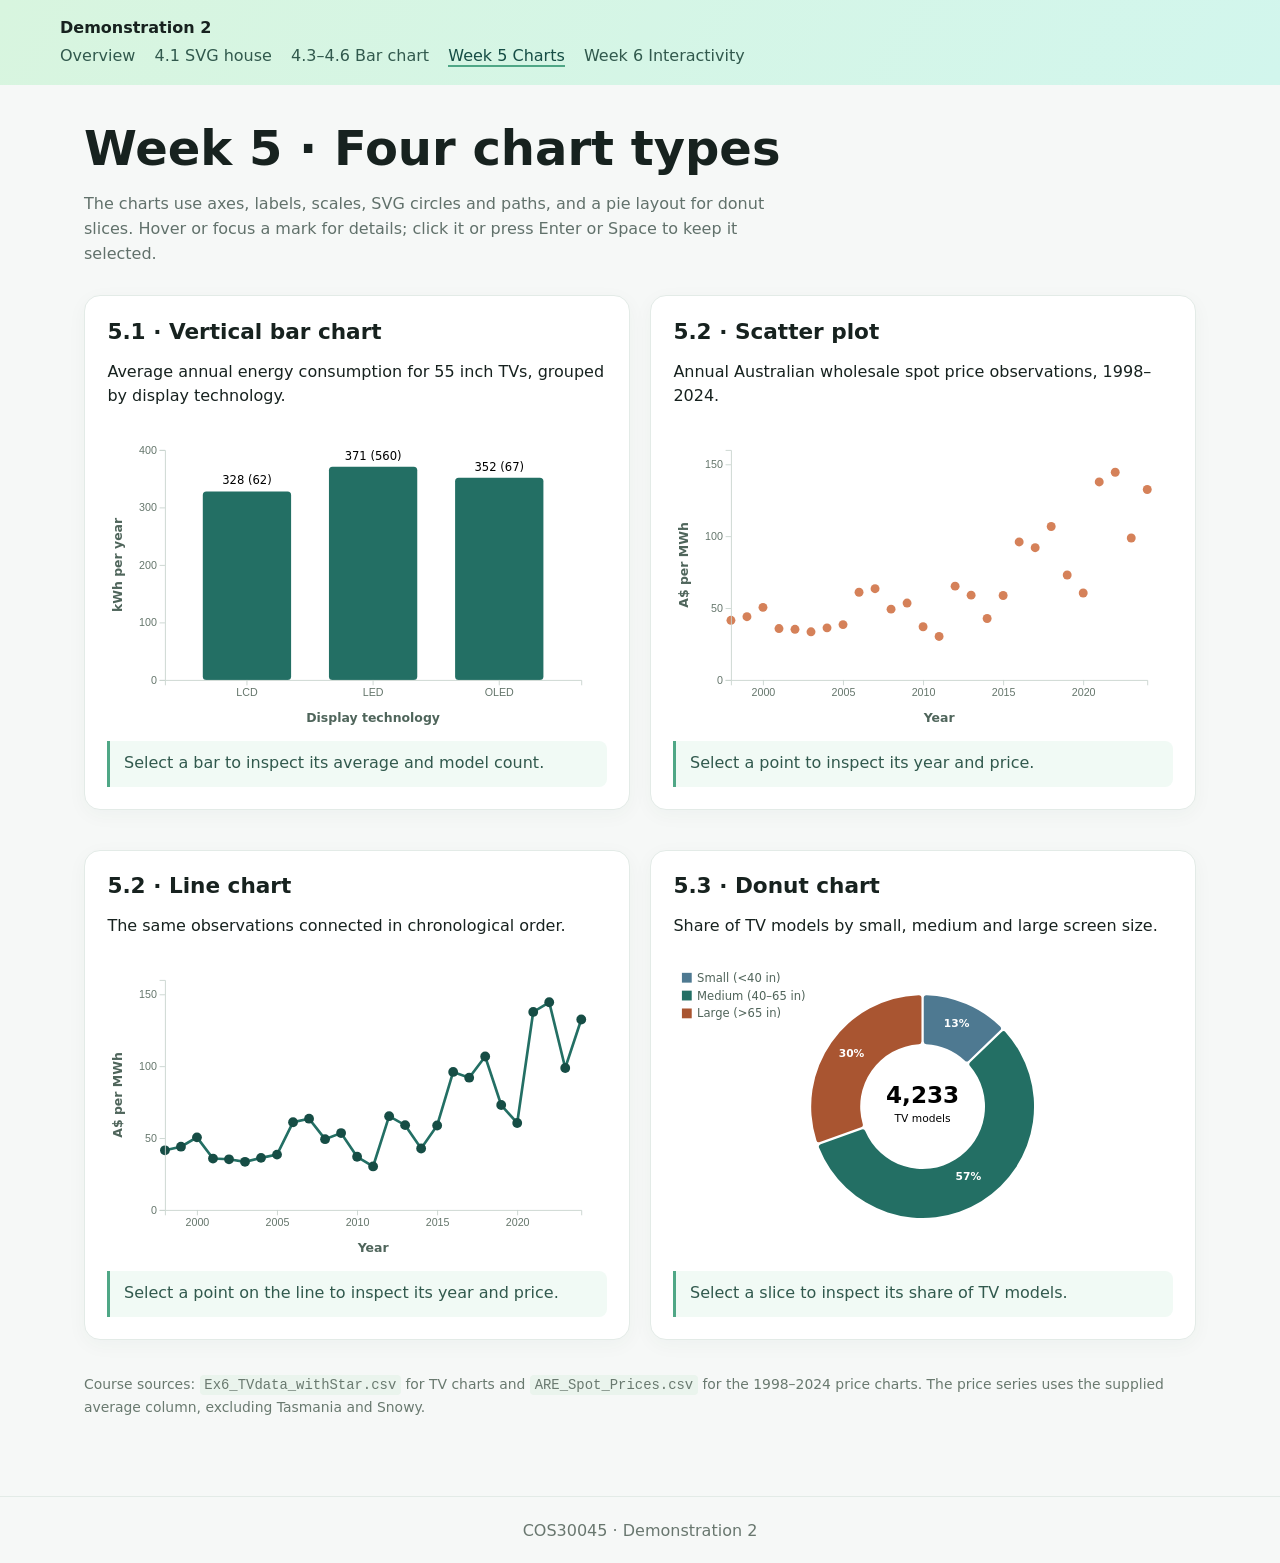
==== commit edd66fdf: "Make Week 4 to 6 visuals interactive" ====
--- a/week5/index.html
+++ b/week5/index.html
@@ -1 +1,72 @@
-<!doctype html><html lang="en"><head><meta charset="utf-8"><meta name="viewport" content="width=device-width,initial-scale=1"><title>Week 5 · Multi-chart page</title><link rel="stylesheet" href="../assets/site.css"></head><body><header><strong>Demonstration 2</strong><nav aria-label="Exercises"><a href="../index.html">Overview</a><a href="../week4/house.html">4.1 SVG house</a><a href="../week4/bar.html">4.3–4.6 Bar chart</a><a href="index.html" aria-current="page">Week 5 Charts</a><a href="../week6/index.html">Week 6 Interactivity</a></nav></header><main><h1>Week 5 · Four chart types</h1><p class="lede">The charts use axes, labels, scales, SVG circles and paths, and a pie layout for donut slices.</p><div class="grid"><article class="card"><h2>5.1 · Vertical bar chart</h2><p>Average annual energy consumption for 55 inch TVs, grouped by display technology.</p><div id="vertical-bars" class="responsive-svg-container"></div></article><article class="card"><h2>5.2 · Scatter plot</h2><p>Annual Australian wholesale spot price observations, 1998–2024.</p><div id="spot-scatter" class="responsive-svg-container"></div></article><article class="card"><h2>5.2 · Line chart</h2><p>The same observations connected in chronological order.</p><div id="spot-line" class="responsive-svg-container"></div></article><article class="card"><h2>5.3 · Donut chart</h2><p>Share of TV models by small, medium and large screen size.</p><div id="donut" class="responsive-svg-container"></div></article></div><p class="note">Course sources: <code>Ex6_TVdata_withStar.csv</code> for TV charts and <code>ARE_Spot_Prices.csv</code> for the 1998–2024 price charts. The price series uses the supplied average column, excluding Tasmania and Snowy.</p></main><footer>COS30045 · Demonstration 2</footer><script src="../assets/d3.v7.min.js"></script><script src="charts.js"></script></body></html>
+<!doctype html>
+<html lang="en">
+  <head>
+    <meta charset="utf-8" />
+    <meta name="viewport" content="width=device-width,initial-scale=1" />
+    <title>Week 5 · Multi-chart page</title>
+    <link rel="stylesheet" href="../assets/site.css" />
+  </head>
+  <body>
+    <header>
+      <strong>Demonstration 2</strong>
+      <nav aria-label="Exercises">
+        <a href="../index.html">Overview</a>
+        <a href="../week4/house.html">4.1 SVG house</a>
+        <a href="../week4/bar.html">4.3–4.6 Bar chart</a>
+        <a href="index.html" aria-current="page">Week 5 Charts</a>
+        <a href="../week6/index.html">Week 6 Interactivity</a>
+      </nav>
+    </header>
+    <main>
+      <h1>Week 5 · Four chart types</h1>
+      <p class="lede">
+        The charts use axes, labels, scales, SVG circles and paths, and a pie layout for donut
+        slices. Hover or focus a mark for details; click it or press Enter or Space to keep it
+        selected.
+      </p>
+      <div class="grid">
+        <article class="card">
+          <h2>5.1 · Vertical bar chart</h2>
+          <p>Average annual energy consumption for 55 inch TVs, grouped by display technology.</p>
+          <div id="vertical-bars" class="responsive-svg-container"></div>
+          <p id="vertical-status" class="chart-status" aria-live="polite">
+            Select a bar to inspect its average and model count.
+          </p>
+        </article>
+        <article class="card">
+          <h2>5.2 · Scatter plot</h2>
+          <p>Annual Australian wholesale spot price observations, 1998–2024.</p>
+          <div id="spot-scatter" class="responsive-svg-container"></div>
+          <p id="spot-scatter-status" class="chart-status" aria-live="polite">
+            Select a point to inspect its year and price.
+          </p>
+        </article>
+        <article class="card">
+          <h2>5.2 · Line chart</h2>
+          <p>The same observations connected in chronological order.</p>
+          <div id="spot-line" class="responsive-svg-container"></div>
+          <p id="spot-line-status" class="chart-status" aria-live="polite">
+            Select a point on the line to inspect its year and price.
+          </p>
+        </article>
+        <article class="card">
+          <h2>5.3 · Donut chart</h2>
+          <p>Share of TV models by small, medium and large screen size.</p>
+          <div id="donut" class="responsive-svg-container"></div>
+          <p id="donut-status" class="chart-status" aria-live="polite">
+            Select a slice to inspect its share of TV models.
+          </p>
+        </article>
+      </div>
+      <p class="note">
+        Course sources: <code>Ex6_TVdata_withStar.csv</code> for TV charts and
+        <code>ARE_Spot_Prices.csv</code> for the 1998–2024 price charts. The price series uses the
+        supplied average column, excluding Tasmania and Snowy.
+      </p>
+    </main>
+    <footer>COS30045 · Demonstration 2</footer>
+    <script src="../assets/d3.v7.min.js"></script>
+    <script src="../assets/chart-interactions.js"></script>
+    <script src="charts.js"></script>
+  </body>
+</html>
--- a/assets/site.css
+++ b/assets/site.css
@@ -1 +1,199 @@
-:root{font-family:system-ui,sans-serif;color:#17221f;background:#f6f8f7}*{box-sizing:border-box}body{margin:0}a{color:#236f64}header{background:linear-gradient(120deg,#d8f5df,#d2f6ed);color:#17221f;padding:1.1rem max(1.5rem,calc((100vw - 1160px)/2))}header a{color:#31594d;text-decoration:none}nav{display:flex;gap:1.2rem;flex-wrap:wrap;margin-top:.6rem}nav a[aria-current=page]{color:#164d45;border-bottom:2px solid #4fa786}main{max-width:1160px;margin:auto;padding:2rem 1.5rem 4rem}h1{font-size:clamp(2rem,4vw,3rem);margin:.2rem 0 .7rem}h2{font-size:1.35rem;margin:0 0 .7rem}p{line-height:1.55}.lede{color:#61716b;max-width:68ch;margin-bottom:1.8rem}.grid{display:grid;grid-template-columns:repeat(auto-fit,minmax(min(100%,460px),1fr));gap:1.25rem}.card{background:#fff;border:1px solid #e3ebe7;border-radius:16px;padding:1.4rem;box-shadow:0 5px 20px #234c390a;margin-bottom:1.25rem}.responsive-svg-container{width:100%;max-width:1200px;margin:auto}.responsive-svg-container svg{width:100%;height:auto;display:block}.axis text{font-size:12px;fill:#65766c}.axis path,.axis line{stroke:#c8d4ce}.chart-label{font-size:14px;fill:#4f655b;font-weight:600}.chart-title{font-size:19px;fill:#17221f;font-weight:700}.muted{color:#6a7b71}.pill-row{display:flex;gap:.55rem;flex-wrap:wrap;margin:1rem 0}.filter{border:1px solid #cbdcd1;background:#f1faf5;color:#355548;border-radius:999px;padding:.55rem 1rem;font:inherit;cursor:pointer}.filter:hover,.filter:focus-visible{outline:2px solid #8dceb0}.filter.active{background:#236f64;color:#fff;border-color:#236f64}.note{font-size:.87rem;color:#69796f}.error{color:#b42318;font-weight:600}footer{border-top:1px solid #e3ebe7;color:#69776f;padding:1.5rem;text-align:center}code{background:#eaf4ed;padding:.12rem .3rem;border-radius:4px}pre{overflow:auto}.source-list{padding-left:1.2rem;line-height:1.6}.house-figure{margin:0}.house-figure figcaption{margin-top:.7rem;color:#61716b}img{max-width:100%;height:auto}.legend{font-size:13px;fill:#50645a}
+:root {
+  font-family: system-ui, sans-serif;
+  color: #17221f;
+  background: #f6f8f7;
+}
+* {
+  box-sizing: border-box;
+}
+body {
+  margin: 0;
+}
+a {
+  color: #236f64;
+}
+header {
+  background: linear-gradient(120deg, #d8f5df, #d2f6ed);
+  color: #17221f;
+  padding: 1.1rem max(1.5rem, calc((100vw - 1160px) / 2));
+}
+header a {
+  color: #31594d;
+  text-decoration: none;
+}
+nav {
+  display: flex;
+  gap: 1.2rem;
+  flex-wrap: wrap;
+  margin-top: 0.6rem;
+}
+nav a[aria-current='page'] {
+  color: #164d45;
+  border-bottom: 2px solid #4fa786;
+}
+main {
+  max-width: 1160px;
+  margin: auto;
+  padding: 2rem 1.5rem 4rem;
+}
+h1 {
+  font-size: clamp(2rem, 4vw, 3rem);
+  margin: 0.2rem 0 0.7rem;
+}
+h2 {
+  font-size: 1.35rem;
+  margin: 0 0 0.7rem;
+}
+p {
+  line-height: 1.55;
+}
+.lede {
+  color: #61716b;
+  max-width: 68ch;
+  margin-bottom: 1.8rem;
+}
+.grid {
+  display: grid;
+  grid-template-columns: repeat(auto-fit, minmax(min(100%, 460px), 1fr));
+  gap: 1.25rem;
+}
+.card {
+  background: #fff;
+  border: 1px solid #e3ebe7;
+  border-radius: 16px;
+  padding: 1.4rem;
+  box-shadow: 0 5px 20px #234c390a;
+  margin-bottom: 1.25rem;
+}
+.responsive-svg-container {
+  width: 100%;
+  max-width: 1200px;
+  margin: auto;
+}
+.responsive-svg-container svg {
+  width: 100%;
+  height: auto;
+  display: block;
+}
+.axis text {
+  font-size: 12px;
+  fill: #65766c;
+}
+.axis path,
+.axis line {
+  stroke: #c8d4ce;
+}
+.chart-label {
+  font-size: 14px;
+  fill: #4f655b;
+  font-weight: 600;
+}
+.chart-title {
+  font-size: 19px;
+  fill: #17221f;
+  font-weight: 700;
+}
+.muted {
+  color: #6a7b71;
+}
+.pill-row {
+  display: flex;
+  gap: 0.55rem;
+  flex-wrap: wrap;
+  margin: 1rem 0;
+}
+.filter {
+  border: 1px solid #cbdcd1;
+  background: #f1faf5;
+  color: #355548;
+  border-radius: 999px;
+  padding: 0.55rem 1rem;
+  font: inherit;
+  cursor: pointer;
+}
+.filter:hover,
+.filter:focus-visible {
+  outline: 2px solid #8dceb0;
+}
+.filter.active {
+  background: #236f64;
+  color: #fff;
+  border-color: #236f64;
+}
+.note {
+  font-size: 0.87rem;
+  color: #69796f;
+}
+.error {
+  color: #b42318;
+  font-weight: 600;
+}
+footer {
+  border-top: 1px solid #e3ebe7;
+  color: #69776f;
+  padding: 1.5rem;
+  text-align: center;
+}
+code {
+  background: #eaf4ed;
+  padding: 0.12rem 0.3rem;
+  border-radius: 4px;
+}
+pre {
+  overflow: auto;
+}
+.source-list {
+  padding-left: 1.2rem;
+  line-height: 1.6;
+}
+.house-figure {
+  margin: 0;
+}
+.house-figure figcaption {
+  margin-top: 0.7rem;
+  color: #61716b;
+}
+img {
+  max-width: 100%;
+  height: auto;
+}
+.legend {
+  font-size: 13px;
+  fill: #50645a;
+}
+.chart-select {
+  font: inherit;
+  color: #17221f;
+  background: #fff;
+  border: 1px solid #cbdcd1;
+  border-radius: 8px;
+  padding: 0.4rem 0.6rem;
+  margin: 0.25rem 0 1rem 0.5rem;
+}
+.chart-status {
+  min-height: 2.8rem;
+  margin: 0.8rem 0 0;
+  padding: 0.65rem 0.85rem;
+  border-left: 3px solid #4fa786;
+  background: #f1faf5;
+  color: #31594d;
+  border-radius: 0 8px 8px 0;
+}
+.interactive-mark,
+.house-part {
+  cursor: pointer;
+}
+.interactive-mark:hover,
+.interactive-mark:focus-visible,
+.interactive-mark.is-selected {
+  stroke: #173d35;
+  stroke-width: 3px;
+  filter: brightness(1.08);
+  outline: none;
+}
+.house-part:hover,
+.house-part:focus-visible,
+.house-part.is-selected {
+  filter: drop-shadow(0 0 7px #173d35);
+  outline: none;
+}
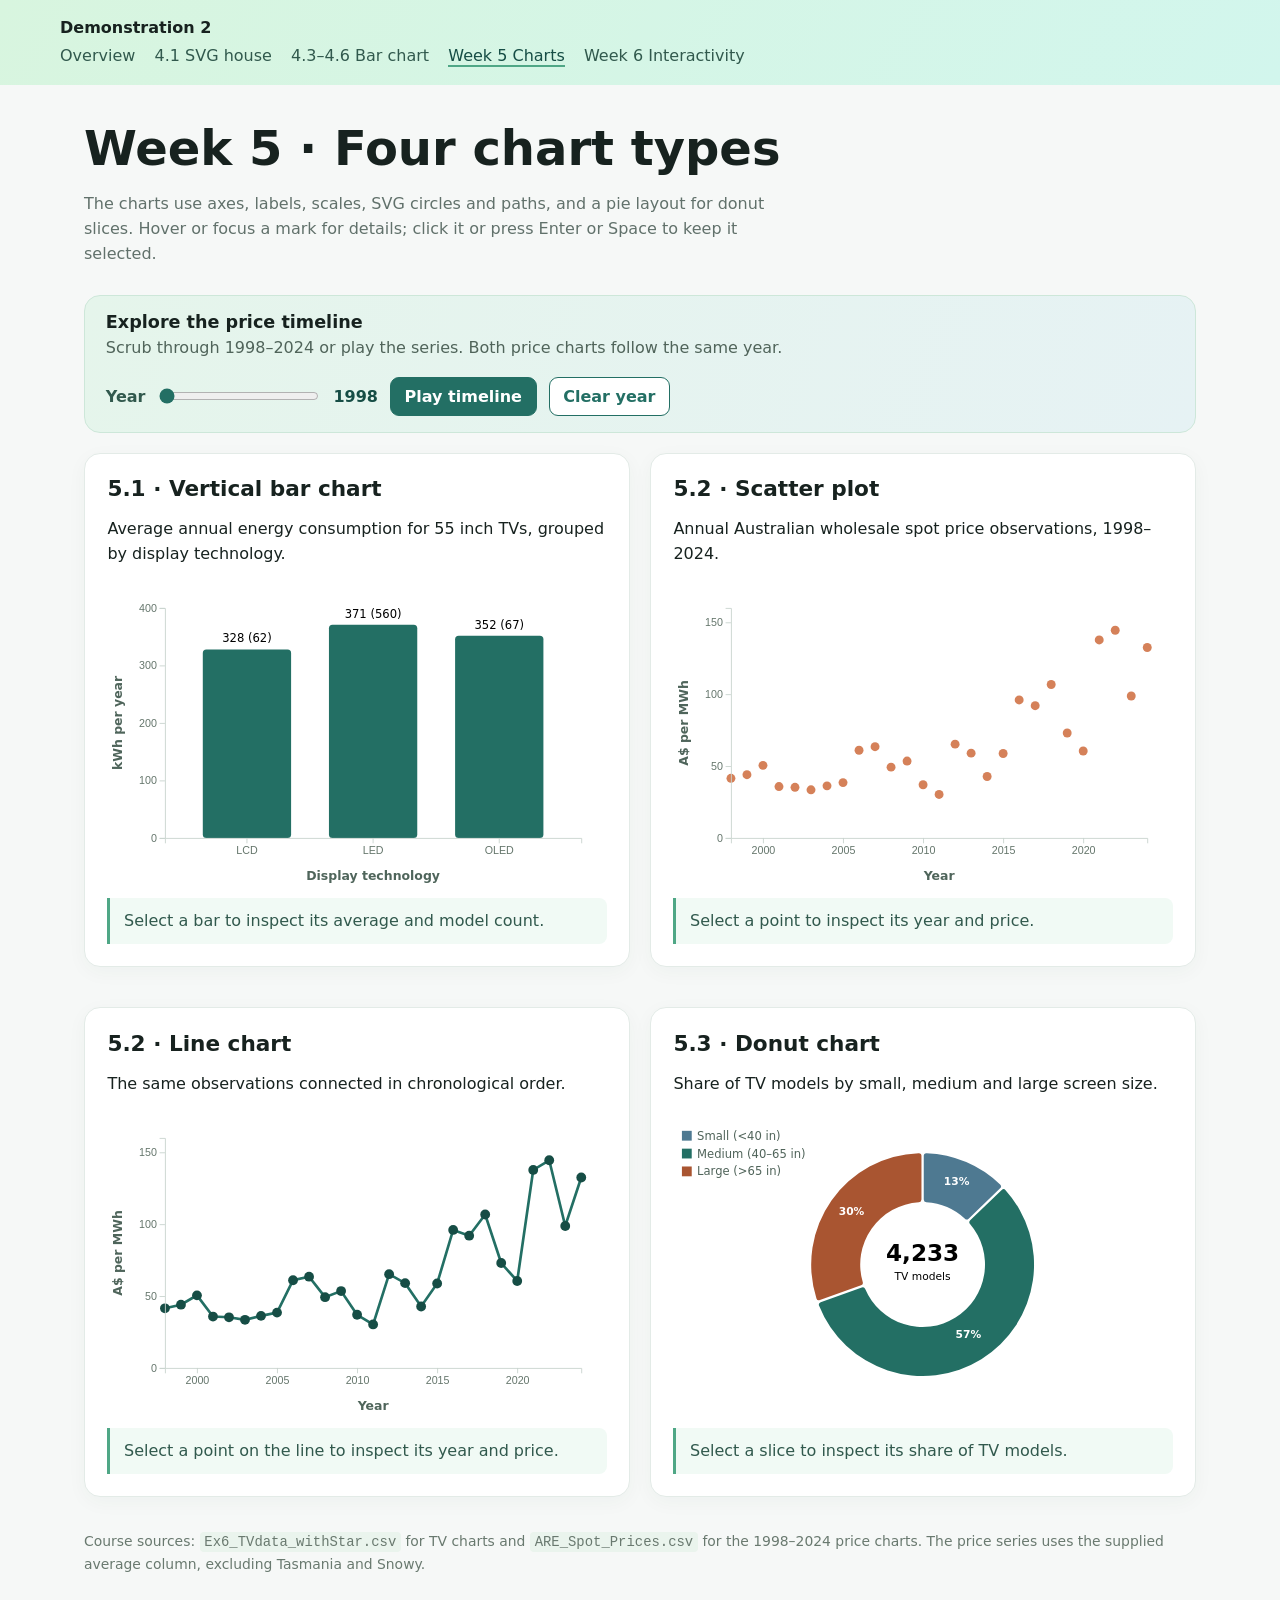
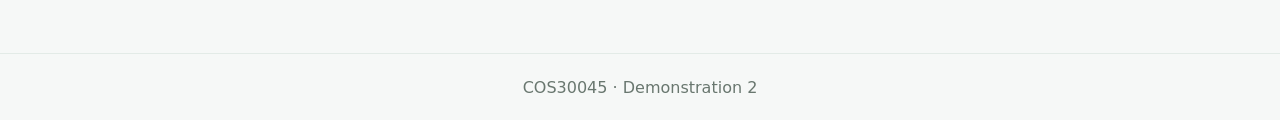
==== commit c53b9c3f: "Add richer interactions to house and charts" ====
--- a/week5/index.html
+++ b/week5/index.html
@@ -24,6 +24,21 @@
         slices. Hover or focus a mark for details; click it or press Enter or Space to keep it
         selected.
       </p>
+      <section class="timeline-card" aria-label="Explore spot prices by year">
+        <div>
+          <strong>Explore the price timeline</strong>
+          <p>Scrub through 1998–2024 or play the series. Both price charts follow the same year.</p>
+        </div>
+        <div class="chart-controls">
+          <label for="spot-year">Year</label>
+          <input id="spot-year" type="range" min="1998" max="2024" value="1998" step="1" />
+          <output id="spot-year-output" class="control-output" for="spot-year">1998</output>
+          <button id="spot-play" class="action-button" type="button" aria-pressed="false">
+            Play timeline
+          </button>
+          <button id="spot-clear" class="action-button secondary" type="button">Clear year</button>
+        </div>
+      </section>
       <div class="grid">
         <article class="card">
           <h2>5.1 · Vertical bar chart</h2>
--- a/assets/site.css
+++ b/assets/site.css
@@ -197,3 +197,149 @@
   filter: drop-shadow(0 0 7px #173d35);
   outline: none;
 }
+.scene-controls,
+.chart-controls {
+  display: flex;
+  align-items: center;
+  gap: 0.75rem;
+  flex-wrap: wrap;
+  margin: 0.4rem 0 1rem;
+}
+.action-button {
+  border: 1px solid #236f64;
+  background: #236f64;
+  color: #fff;
+  border-radius: 9px;
+  padding: 0.55rem 0.85rem;
+  font: inherit;
+  font-weight: 600;
+  cursor: pointer;
+}
+.action-button.secondary {
+  background: #fff;
+  color: #236f64;
+}
+.action-button:hover,
+.action-button:focus-visible {
+  box-shadow: 0 0 0 3px #a8e2c8;
+  outline: none;
+}
+.chart-controls label {
+  font-weight: 600;
+  color: #31594d;
+}
+.chart-controls input[type='range'] {
+  accent-color: #236f64;
+  min-width: 160px;
+}
+.control-output {
+  font-variant-numeric: tabular-nums;
+  font-weight: 700;
+  color: #164d45;
+}
+.house-scene .sky,
+.house-scene .ground,
+.house-scene .sun-disc,
+.house-scene .house-wall,
+.house-scene .window rect {
+  transition: fill 0.6s ease;
+}
+.house-scene .stars {
+  fill: #f8e9ad;
+  opacity: 0;
+  transition: opacity 0.6s ease;
+  pointer-events: none;
+}
+.house-scene.night .sky {
+  fill: #142a49;
+}
+.house-scene.night .ground {
+  fill: #315d4f;
+}
+.house-scene.night .sun-disc {
+  fill: #f6f2ce;
+}
+.house-scene.night .house-wall {
+  fill: #315e78;
+}
+.house-scene.night .stars {
+  opacity: 1;
+}
+.house-scene .window.lights-on rect,
+.house-scene .window [data-part].lights-on rect {
+  fill: #ffe287;
+}
+.house-scene .door-leaf {
+  transform-box: fill-box;
+  transform-origin: left center;
+  transition: transform 0.55s ease;
+}
+.house-scene.door-open .door-leaf {
+  transform: scaleX(0.22);
+}
+.house-scene.cloud-moving [data-part='cloud'] {
+  animation: cloud-drift 5s ease-in-out infinite alternate;
+}
+.house-scene .swaying {
+  transform-box: fill-box;
+  transform-origin: bottom center;
+  animation: flower-sway 1.8s ease-in-out infinite alternate;
+}
+@keyframes cloud-drift {
+  to {
+    transform: translateX(55px);
+  }
+}
+@keyframes flower-sway {
+  to {
+    transform: rotate(10deg);
+  }
+}
+.year-guide {
+  stroke: #94b7a9;
+  stroke-width: 1.5;
+  stroke-dasharray: 5 5;
+  pointer-events: none;
+}
+.spot-point {
+  transition:
+    opacity 0.2s ease,
+    filter 0.2s ease;
+}
+.spot-point.year-active {
+  stroke: #123e35;
+  stroke-width: 3px;
+  filter: drop-shadow(0 0 4px #88c1ad);
+}
+@media (prefers-reduced-motion: reduce) {
+  .house-scene *,
+  .spot-point {
+    animation: none !important;
+    transition: none !important;
+  }
+}
+.timeline-card {
+  display: flex;
+  align-items: center;
+  justify-content: space-between;
+  gap: 1rem;
+  flex-wrap: wrap;
+  margin: 0 0 1.25rem;
+  padding: 1rem 1.3rem;
+  background: linear-gradient(110deg, #e5f5eb, #e6f2f4);
+  border: 1px solid #cde7d9;
+  border-radius: 16px;
+}
+.timeline-card strong {
+  font-size: 1.1rem;
+}
+.timeline-card p {
+  margin: 0.25rem 0 0;
+  color: #50645a;
+}
+.timeline-card .chart-controls {
+  margin: 0;
+}
+.chart-controls .chart-select {
+  margin: 0;
+}
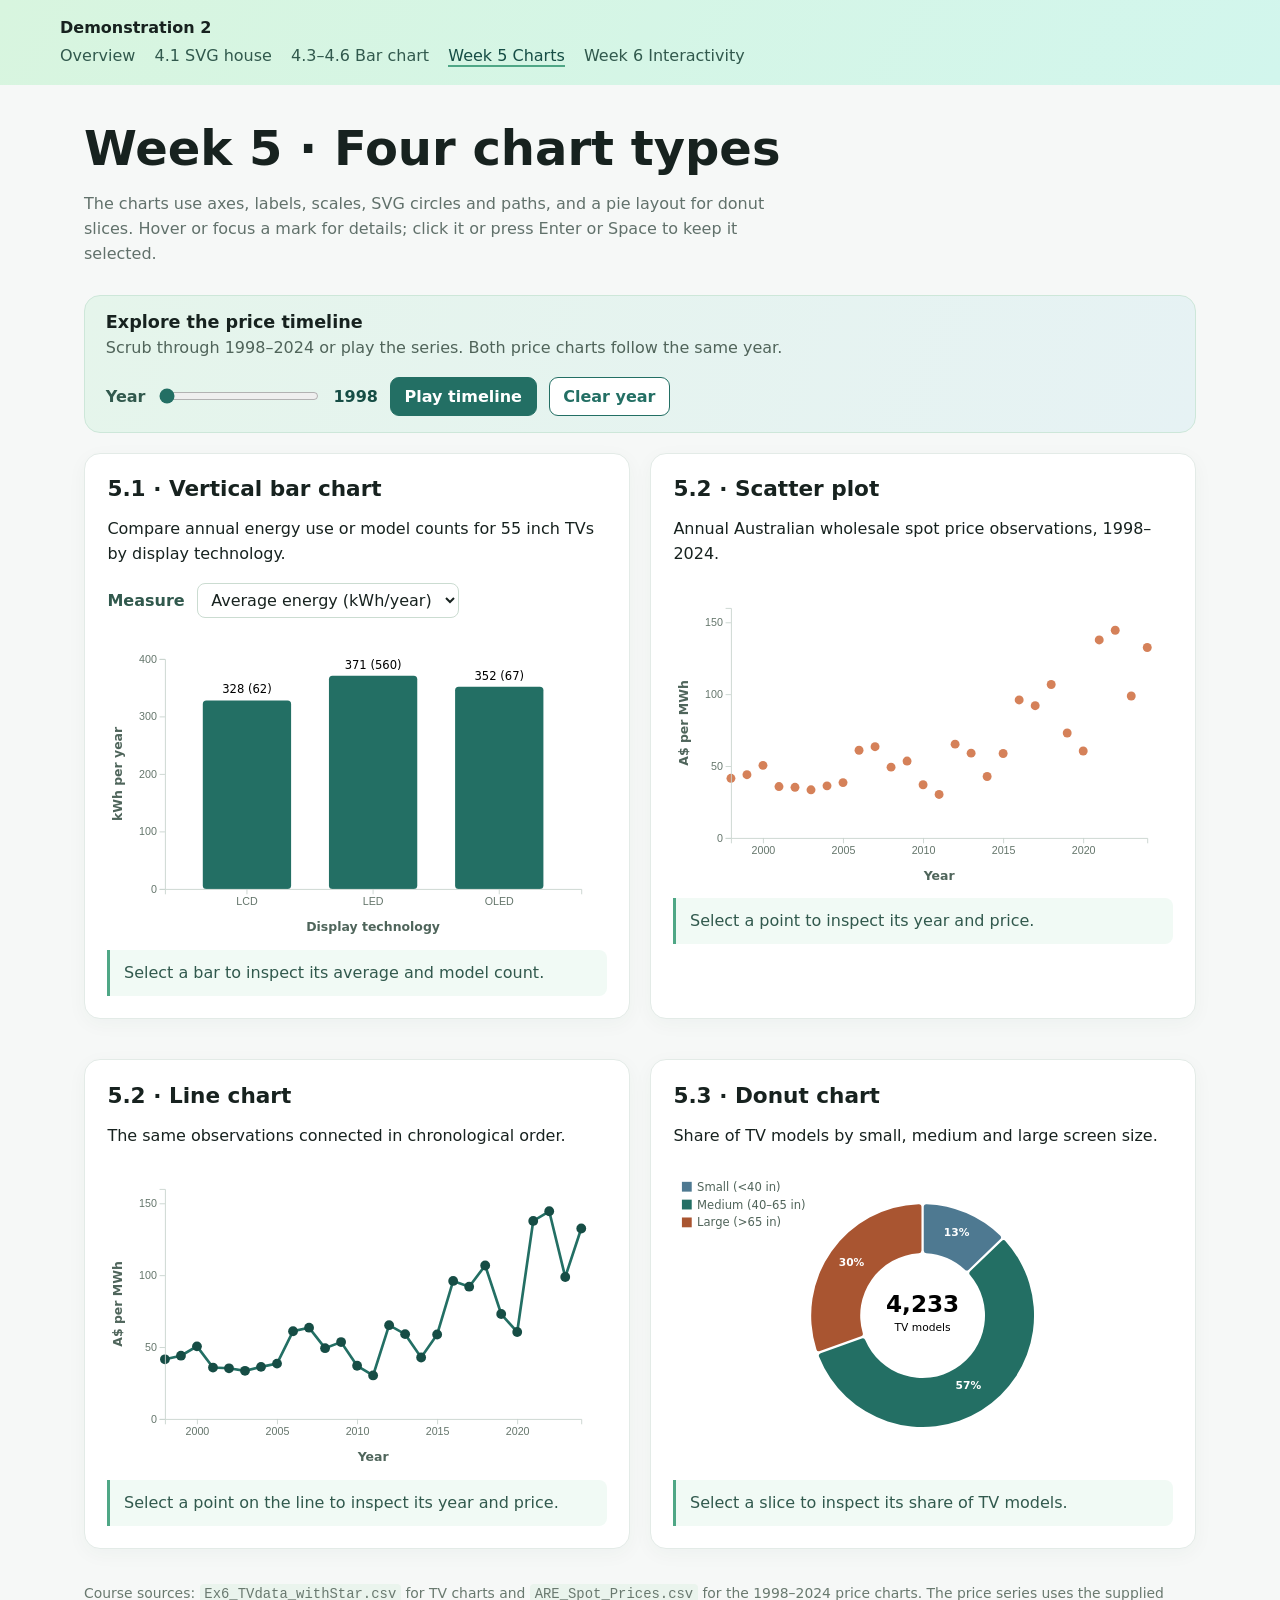
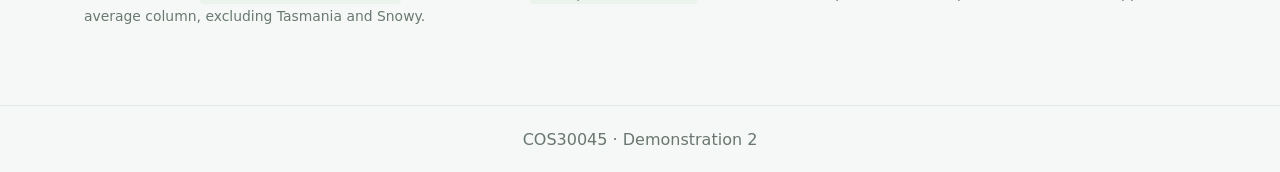
==== commit 2f34631c: "Add Week 5 technology measure switch" ====
--- a/week5/index.html
+++ b/week5/index.html
@@ -42,7 +42,14 @@
       <div class="grid">
         <article class="card">
           <h2>5.1 · Vertical bar chart</h2>
-          <p>Average annual energy consumption for 55 inch TVs, grouped by display technology.</p>
+          <p>Compare annual energy use or model counts for 55 inch TVs by display technology.</p>
+          <div class="chart-controls">
+            <label for="tech-metric">Measure</label>
+            <select id="tech-metric" class="chart-select">
+              <option value="energy">Average energy (kWh/year)</option>
+              <option value="models">Number of models</option>
+            </select>
+          </div>
           <div id="vertical-bars" class="responsive-svg-container"></div>
           <p id="vertical-status" class="chart-status" aria-live="polite">
             Select a bar to inspect its average and model count.
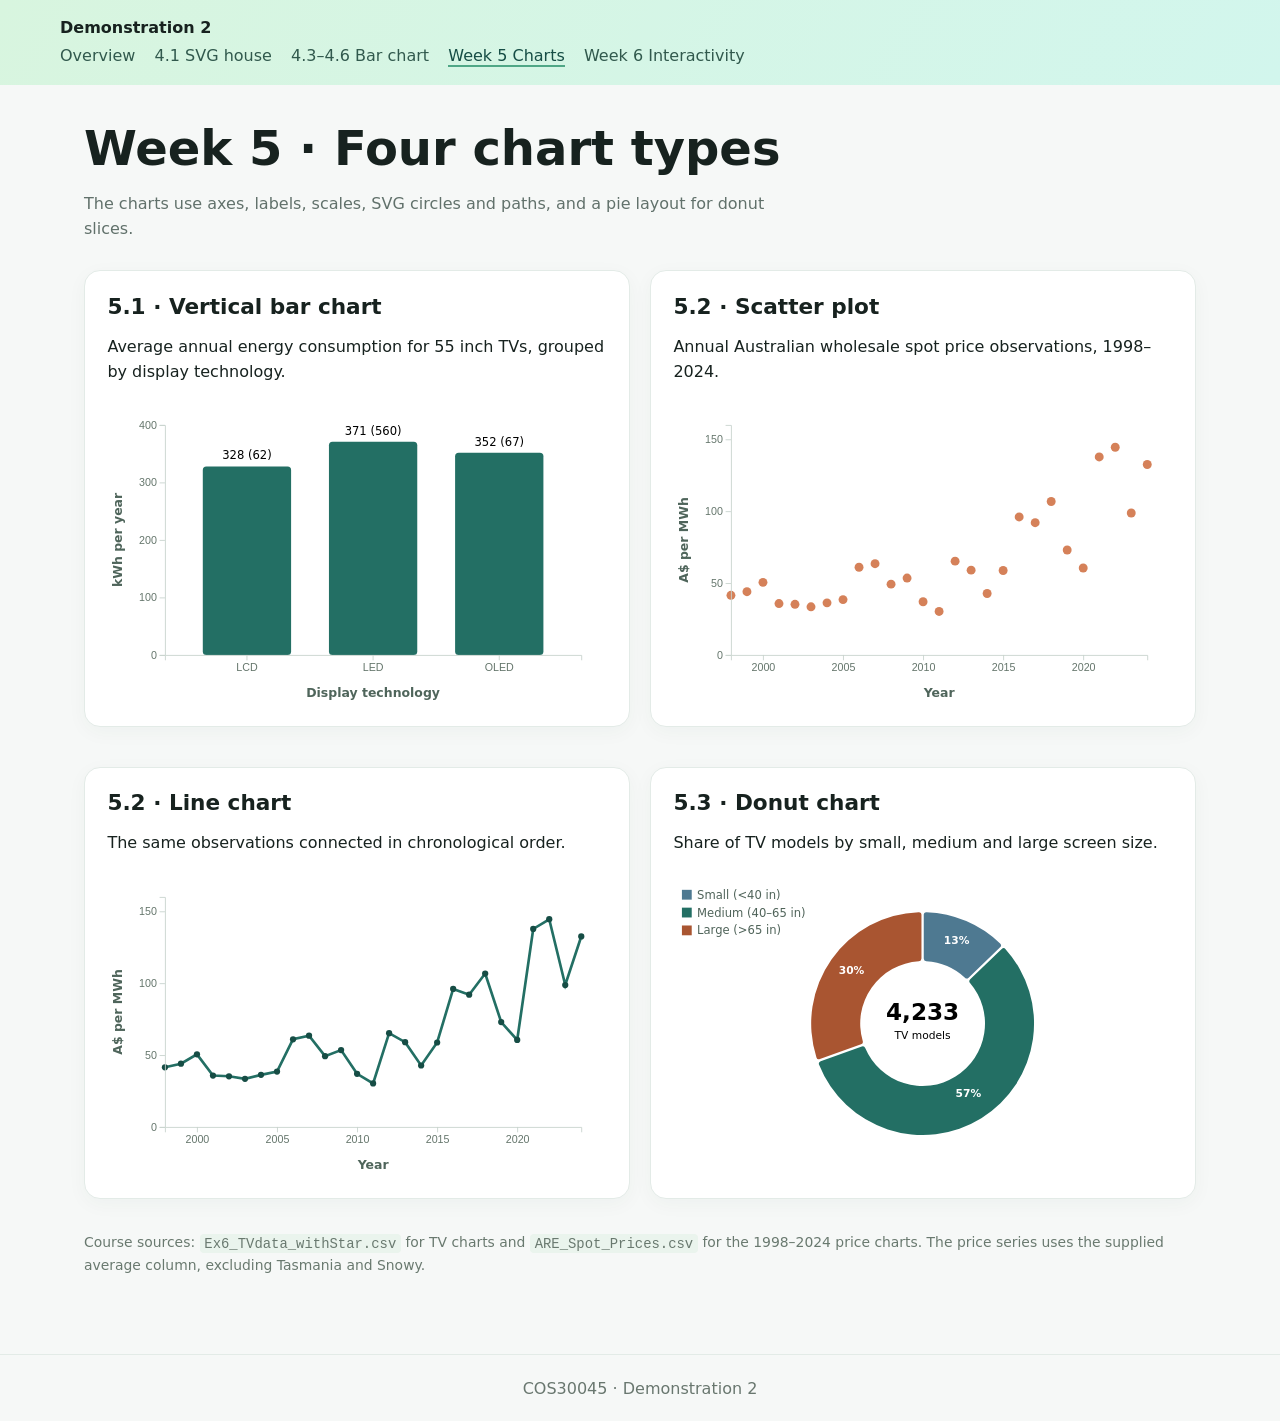
==== commit 74b662cf: "Restore static Week 4 and 5 and prepare separate submissions" ====
--- a/week5/index.html
+++ b/week5/index.html
@@ -1,94 +1 @@
-<!doctype html>
-<html lang="en">
-  <head>
-    <meta charset="utf-8" />
-    <meta name="viewport" content="width=device-width,initial-scale=1" />
-    <title>Week 5 · Multi-chart page</title>
-    <link rel="stylesheet" href="../assets/site.css" />
-  </head>
-  <body>
-    <header>
-      <strong>Demonstration 2</strong>
-      <nav aria-label="Exercises">
-        <a href="../index.html">Overview</a>
-        <a href="../week4/house.html">4.1 SVG house</a>
-        <a href="../week4/bar.html">4.3–4.6 Bar chart</a>
-        <a href="index.html" aria-current="page">Week 5 Charts</a>
-        <a href="../week6/index.html">Week 6 Interactivity</a>
-      </nav>
-    </header>
-    <main>
-      <h1>Week 5 · Four chart types</h1>
-      <p class="lede">
-        The charts use axes, labels, scales, SVG circles and paths, and a pie layout for donut
-        slices. Hover or focus a mark for details; click it or press Enter or Space to keep it
-        selected.
-      </p>
-      <section class="timeline-card" aria-label="Explore spot prices by year">
-        <div>
-          <strong>Explore the price timeline</strong>
-          <p>Scrub through 1998–2024 or play the series. Both price charts follow the same year.</p>
-        </div>
-        <div class="chart-controls">
-          <label for="spot-year">Year</label>
-          <input id="spot-year" type="range" min="1998" max="2024" value="1998" step="1" />
-          <output id="spot-year-output" class="control-output" for="spot-year">1998</output>
-          <button id="spot-play" class="action-button" type="button" aria-pressed="false">
-            Play timeline
-          </button>
-          <button id="spot-clear" class="action-button secondary" type="button">Clear year</button>
-        </div>
-      </section>
-      <div class="grid">
-        <article class="card">
-          <h2>5.1 · Vertical bar chart</h2>
-          <p>Compare annual energy use or model counts for 55 inch TVs by display technology.</p>
-          <div class="chart-controls">
-            <label for="tech-metric">Measure</label>
-            <select id="tech-metric" class="chart-select">
-              <option value="energy">Average energy (kWh/year)</option>
-              <option value="models">Number of models</option>
-            </select>
-          </div>
-          <div id="vertical-bars" class="responsive-svg-container"></div>
-          <p id="vertical-status" class="chart-status" aria-live="polite">
-            Select a bar to inspect its average and model count.
-          </p>
-        </article>
-        <article class="card">
-          <h2>5.2 · Scatter plot</h2>
-          <p>Annual Australian wholesale spot price observations, 1998–2024.</p>
-          <div id="spot-scatter" class="responsive-svg-container"></div>
-          <p id="spot-scatter-status" class="chart-status" aria-live="polite">
-            Select a point to inspect its year and price.
-          </p>
-        </article>
-        <article class="card">
-          <h2>5.2 · Line chart</h2>
-          <p>The same observations connected in chronological order.</p>
-          <div id="spot-line" class="responsive-svg-container"></div>
-          <p id="spot-line-status" class="chart-status" aria-live="polite">
-            Select a point on the line to inspect its year and price.
-          </p>
-        </article>
-        <article class="card">
-          <h2>5.3 · Donut chart</h2>
-          <p>Share of TV models by small, medium and large screen size.</p>
-          <div id="donut" class="responsive-svg-container"></div>
-          <p id="donut-status" class="chart-status" aria-live="polite">
-            Select a slice to inspect its share of TV models.
-          </p>
-        </article>
-      </div>
-      <p class="note">
-        Course sources: <code>Ex6_TVdata_withStar.csv</code> for TV charts and
-        <code>ARE_Spot_Prices.csv</code> for the 1998–2024 price charts. The price series uses the
-        supplied average column, excluding Tasmania and Snowy.
-      </p>
-    </main>
-    <footer>COS30045 · Demonstration 2</footer>
-    <script src="../assets/d3.v7.min.js"></script>
-    <script src="../assets/chart-interactions.js"></script>
-    <script src="charts.js"></script>
-  </body>
-</html>
+<!doctype html><html lang="en"><head><meta charset="utf-8"><meta name="viewport" content="width=device-width,initial-scale=1"><title>Week 5 · Multi-chart page</title><link rel="stylesheet" href="../assets/site.css"></head><body><header><strong>Demonstration 2</strong><nav aria-label="Exercises"><a href="../index.html">Overview</a><a href="../week4/house.html">4.1 SVG house</a><a href="../week4/bar.html">4.3–4.6 Bar chart</a><a href="index.html" aria-current="page">Week 5 Charts</a><a href="../week6/index.html">Week 6 Interactivity</a></nav></header><main><h1>Week 5 · Four chart types</h1><p class="lede">The charts use axes, labels, scales, SVG circles and paths, and a pie layout for donut slices.</p><div class="grid"><article class="card"><h2>5.1 · Vertical bar chart</h2><p>Average annual energy consumption for 55 inch TVs, grouped by display technology.</p><div id="vertical-bars" class="responsive-svg-container"></div></article><article class="card"><h2>5.2 · Scatter plot</h2><p>Annual Australian wholesale spot price observations, 1998–2024.</p><div id="spot-scatter" class="responsive-svg-container"></div></article><article class="card"><h2>5.2 · Line chart</h2><p>The same observations connected in chronological order.</p><div id="spot-line" class="responsive-svg-container"></div></article><article class="card"><h2>5.3 · Donut chart</h2><p>Share of TV models by small, medium and large screen size.</p><div id="donut" class="responsive-svg-container"></div></article></div><p class="note">Course sources: <code>Ex6_TVdata_withStar.csv</code> for TV charts and <code>ARE_Spot_Prices.csv</code> for the 1998–2024 price charts. The price series uses the supplied average column, excluding Tasmania and Snowy.</p></main><footer>COS30045 · Demonstration 2</footer><script src="../assets/d3.v7.min.js"></script><script src="charts.js"></script></body></html>
--- a/assets/site.css
+++ b/assets/site.css
@@ -161,15 +161,6 @@
   font-size: 13px;
   fill: #50645a;
 }
-.chart-select {
-  font: inherit;
-  color: #17221f;
-  background: #fff;
-  border: 1px solid #cbdcd1;
-  border-radius: 8px;
-  padding: 0.4rem 0.6rem;
-  margin: 0.25rem 0 1rem 0.5rem;
-}
 .chart-status {
   min-height: 2.8rem;
   margin: 0.8rem 0 0;
@@ -179,8 +170,7 @@
   color: #31594d;
   border-radius: 0 8px 8px 0;
 }
-.interactive-mark,
-.house-part {
+.interactive-mark {
   cursor: pointer;
 }
 .interactive-mark:hover,
@@ -191,13 +181,6 @@
   filter: brightness(1.08);
   outline: none;
 }
-.house-part:hover,
-.house-part:focus-visible,
-.house-part.is-selected {
-  filter: drop-shadow(0 0 7px #173d35);
-  outline: none;
-}
-.scene-controls,
 .chart-controls {
   display: flex;
   align-items: center;
@@ -237,109 +220,3 @@
   font-weight: 700;
   color: #164d45;
 }
-.house-scene .sky,
-.house-scene .ground,
-.house-scene .sun-disc,
-.house-scene .house-wall,
-.house-scene .window rect {
-  transition: fill 0.6s ease;
-}
-.house-scene .stars {
-  fill: #f8e9ad;
-  opacity: 0;
-  transition: opacity 0.6s ease;
-  pointer-events: none;
-}
-.house-scene.night .sky {
-  fill: #142a49;
-}
-.house-scene.night .ground {
-  fill: #315d4f;
-}
-.house-scene.night .sun-disc {
-  fill: #f6f2ce;
-}
-.house-scene.night .house-wall {
-  fill: #315e78;
-}
-.house-scene.night .stars {
-  opacity: 1;
-}
-.house-scene .window.lights-on rect,
-.house-scene .window [data-part].lights-on rect {
-  fill: #ffe287;
-}
-.house-scene .door-leaf {
-  transform-box: fill-box;
-  transform-origin: left center;
-  transition: transform 0.55s ease;
-}
-.house-scene.door-open .door-leaf {
-  transform: scaleX(0.22);
-}
-.house-scene.cloud-moving [data-part='cloud'] {
-  animation: cloud-drift 5s ease-in-out infinite alternate;
-}
-.house-scene .swaying {
-  transform-box: fill-box;
-  transform-origin: bottom center;
-  animation: flower-sway 1.8s ease-in-out infinite alternate;
-}
-@keyframes cloud-drift {
-  to {
-    transform: translateX(55px);
-  }
-}
-@keyframes flower-sway {
-  to {
-    transform: rotate(10deg);
-  }
-}
-.year-guide {
-  stroke: #94b7a9;
-  stroke-width: 1.5;
-  stroke-dasharray: 5 5;
-  pointer-events: none;
-}
-.spot-point {
-  transition:
-    opacity 0.2s ease,
-    filter 0.2s ease;
-}
-.spot-point.year-active {
-  stroke: #123e35;
-  stroke-width: 3px;
-  filter: drop-shadow(0 0 4px #88c1ad);
-}
-@media (prefers-reduced-motion: reduce) {
-  .house-scene *,
-  .spot-point {
-    animation: none !important;
-    transition: none !important;
-  }
-}
-.timeline-card {
-  display: flex;
-  align-items: center;
-  justify-content: space-between;
-  gap: 1rem;
-  flex-wrap: wrap;
-  margin: 0 0 1.25rem;
-  padding: 1rem 1.3rem;
-  background: linear-gradient(110deg, #e5f5eb, #e6f2f4);
-  border: 1px solid #cde7d9;
-  border-radius: 16px;
-}
-.timeline-card strong {
-  font-size: 1.1rem;
-}
-.timeline-card p {
-  margin: 0.25rem 0 0;
-  color: #50645a;
-}
-.timeline-card .chart-controls {
-  margin: 0;
-}
-.chart-controls .chart-select {
-  margin: 0;
-}
